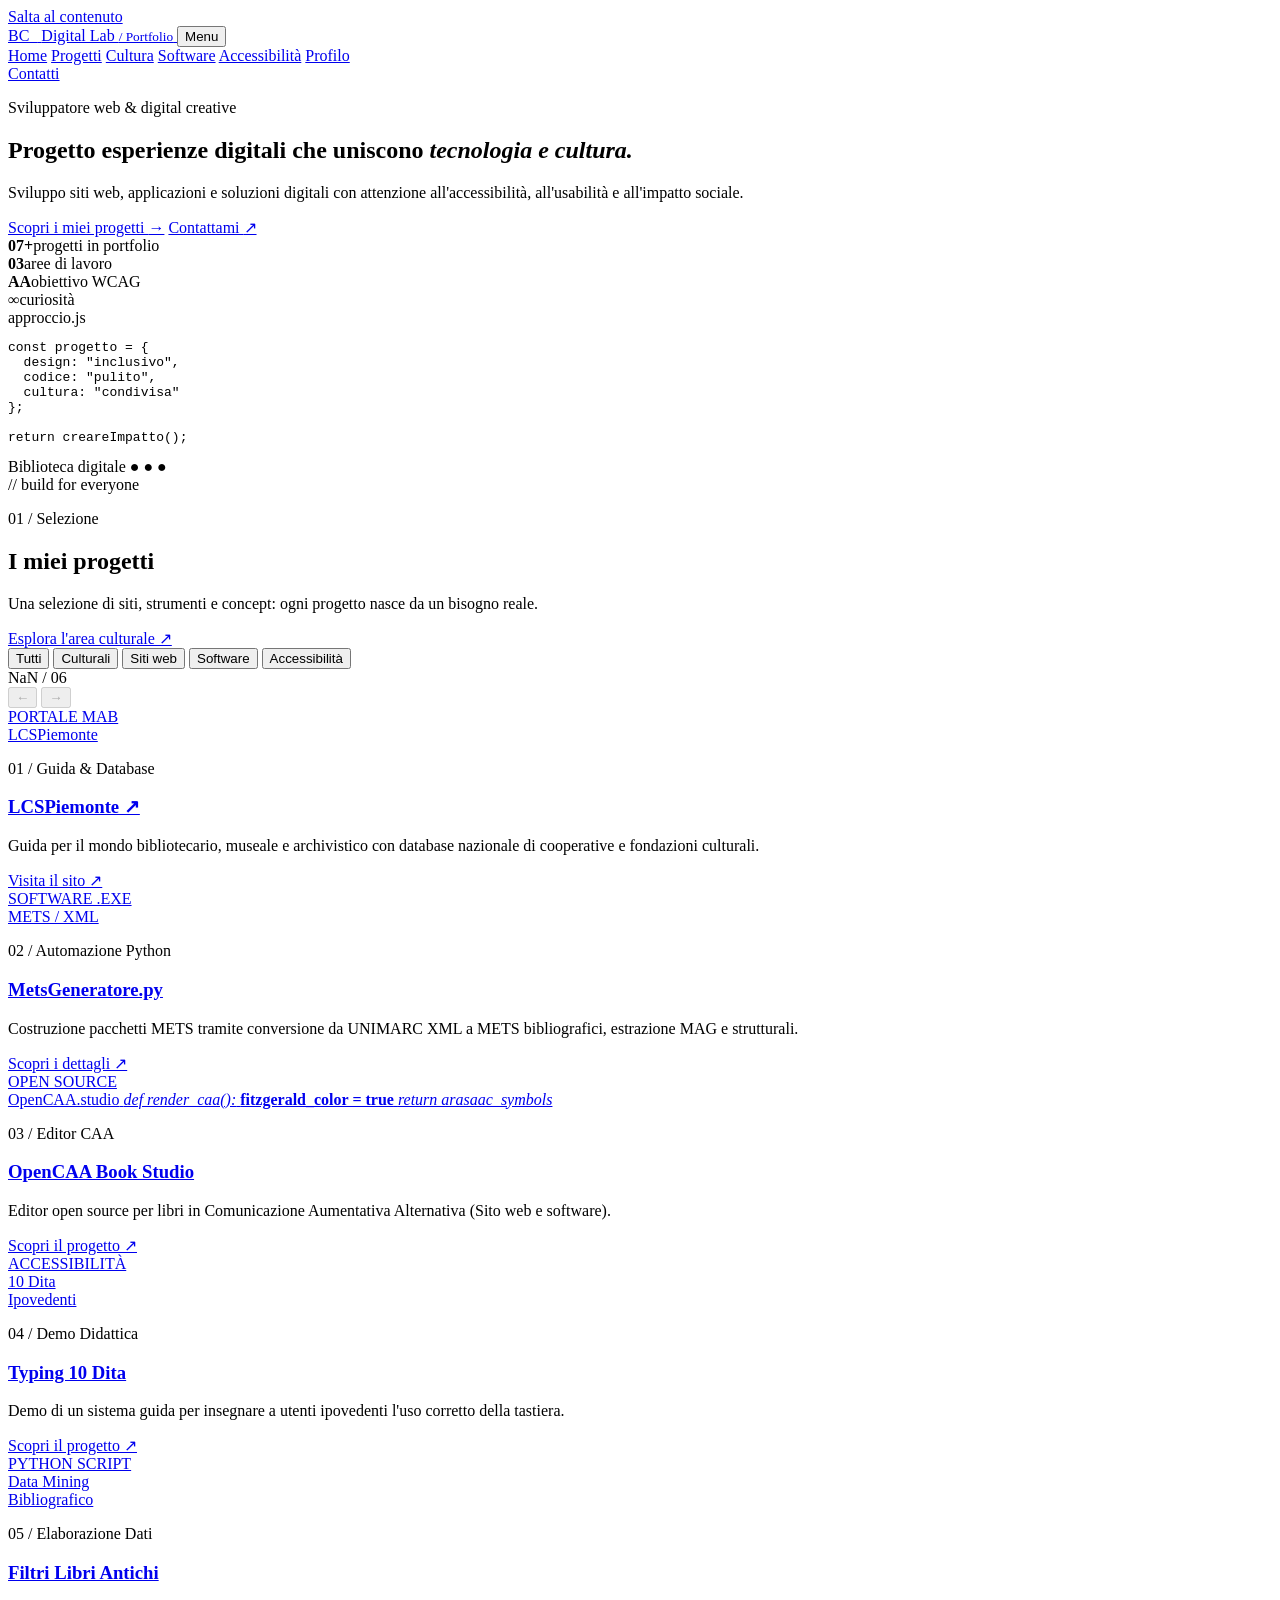
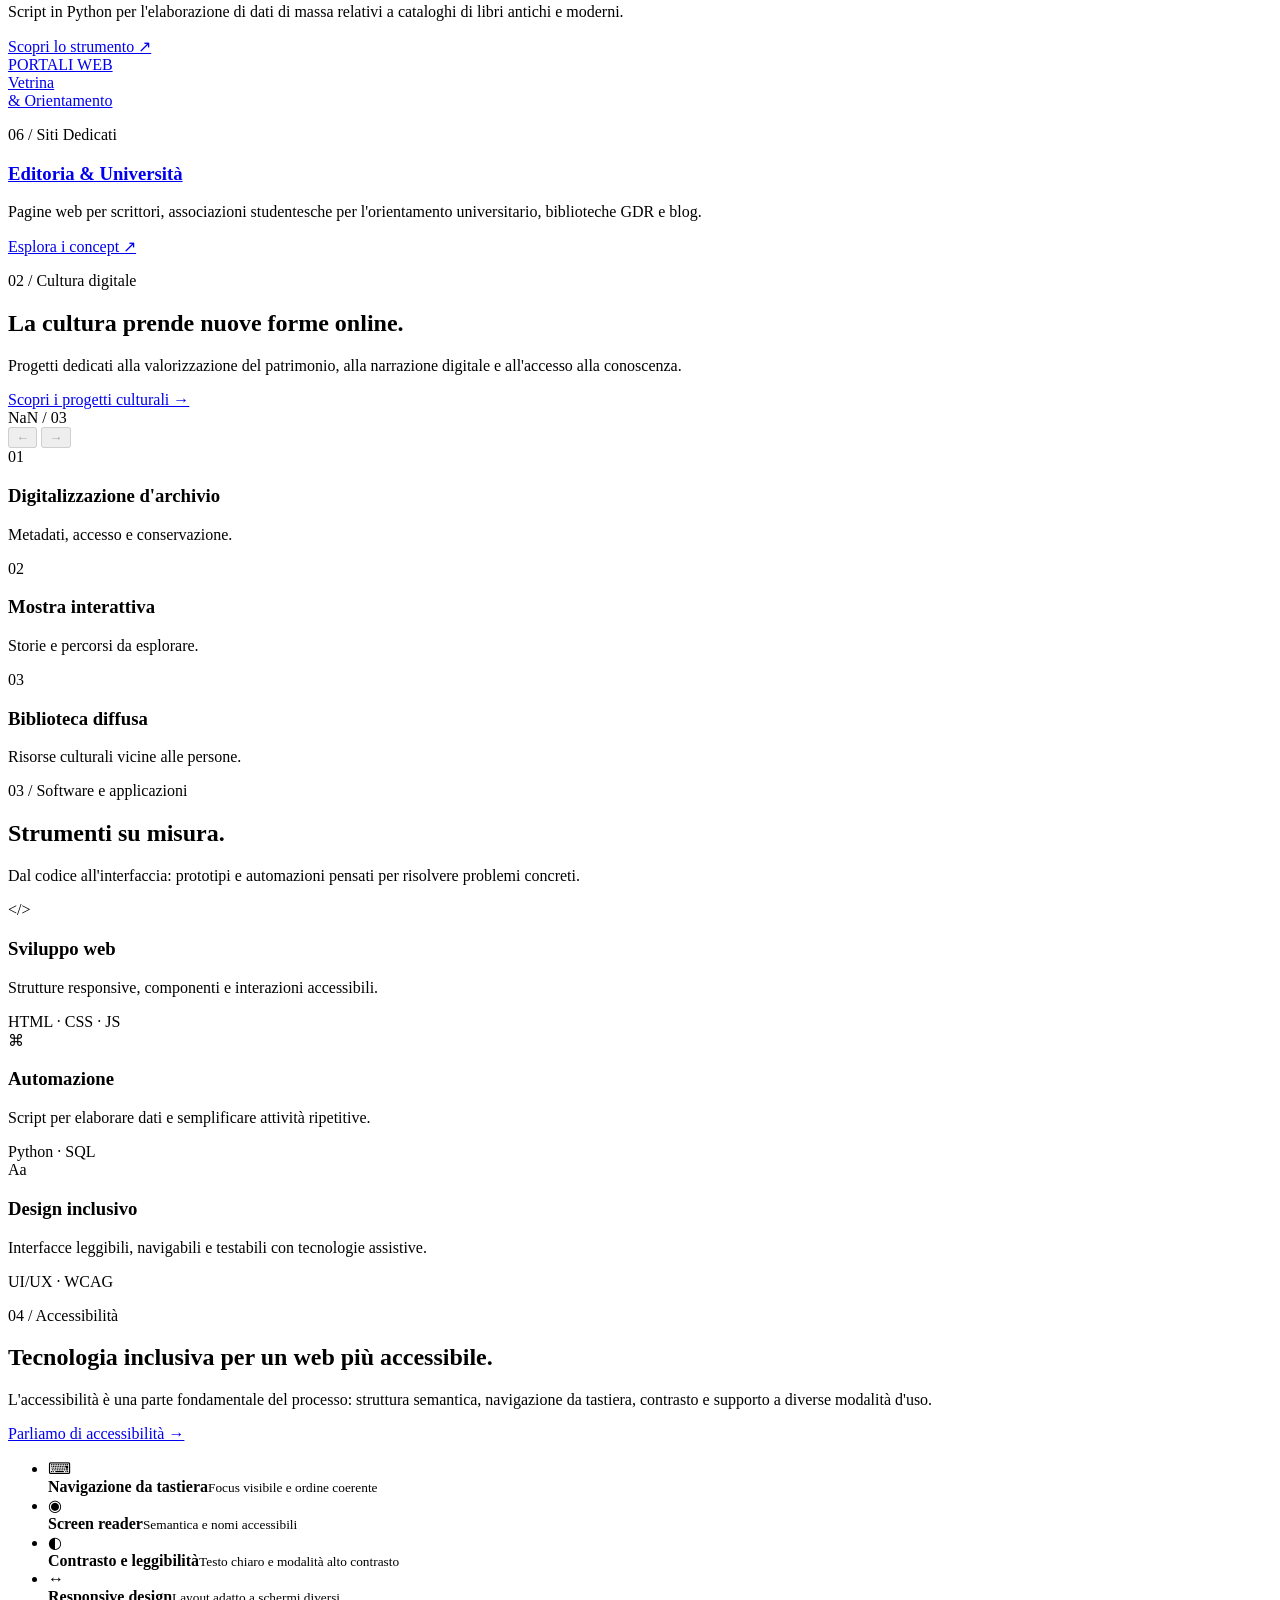
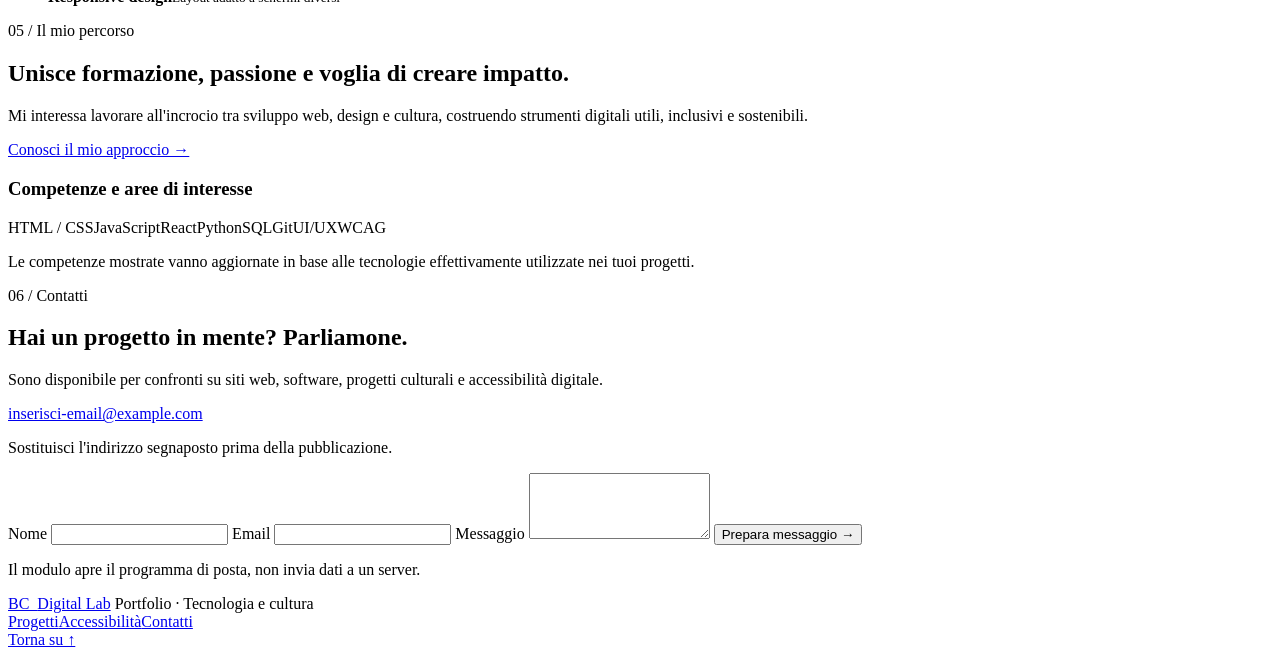
==== index.html @ 47ad26a4 "Update index.html" ====
<!doctype html>
<html lang="it">
<head>
  <meta charset="utf-8">
  <meta name="viewport" content="width=device-width, initial-scale=1">
  <meta name="description" content="Portfolio Digital Lab: sviluppo web, progetti culturali, software e accessibilità digitale.">
  <meta name="theme-color" content="#07111f">
  <title>Digital Lab — Tecnologia e cultura</title>
  <link rel="stylesheet" href="/Portfolio/style.css">
</head>
<body>
  <a class="skip-link" href="#main">Salta al contenuto</a>

  
  <header class="site-header">
    <div class="wrap header-inner">
      <a class="brand" href="index.html" aria-label="Digital Lab, home">
        <span class="brand-mark">BC_</span>
        <span>Digital Lab <small>/ Portfolio</small></span>
      </a>
      <button class="menu-toggle" aria-expanded="false" aria-controls="main-nav">Menu</button>
      <nav id="main-nav" class="nav" aria-label="Navigazione principale">
        <a href="#home" aria-current="page">Home</a>
        <a href="#progetti">Progetti</a>
        <a href="#cultura">Cultura</a>
        <a href="#software">Software</a>
        <a href="#accessibilita">Accessibilità</a>
        <a href="#profilo">Profilo</a>
      </nav>
      <a class="button small outline header-contact" href="#contatti">Contatti</a>
    </div>
  </header>

  <main id="main">
    <section class="hero" id="home">
      <div class="wrap hero-layout">
        <div class="hero-copy">
          <p class="eyebrow">Sviluppatore web &amp; digital creative</p>
          <h1>Progetto esperienze digitali che uniscono <em>tecnologia e cultura.</em></h1>
          <p class="lead">Sviluppo siti web, applicazioni e soluzioni digitali con attenzione all'accessibilità, all'usabilità e all'impatto sociale.</p>
          <div class="actions">
            <a class="button primary" href="#progetti">Scopri i miei progetti <span aria-hidden="true">→</span></a>
            <a class="button outline" href="#contatti">Contattami <span aria-hidden="true">↗</span></a>
          </div>
          <div class="stats" aria-label="In breve">
            <div><strong>07+</strong><span>progetti in portfolio</span></div>
            <div><strong>03</strong><span>aree di lavoro</span></div>
            <div><strong>AA</strong><span>obiettivo WCAG</span></div>
            <div><strong>∞</strong><span>curiosità</span></div>
          </div>
        </div>
        <div class="hero-art" aria-label="Anteprima decorativa di codice e sito web">
          <div class="glow"></div>
          <div class="code-card">
            <div class="window-bar"><i></i><i></i><i></i><span>approccio.js</span></div>
            <pre><span class="pink">const</span> progetto = {
  <span class="blue">design</span>: <span class="green">"inclusivo"</span>,
  <span class="blue">codice</span>: <span class="green">"pulito"</span>,
  <span class="blue">cultura</span>: <span class="green">"condivisa"</span>
};

<span class="pink">return</span> creareImpatto();</pre>
          </div>
          <div class="mini-window">
            <div class="mini-top">Biblioteca digitale <span>● ● ●</span></div>
            <div class="mini-banner"></div>
            <div class="mini-lines"><b></b><i></i><i></i></div>
            <div class="mini-cards"><i></i><i></i><i></i></div>
          </div>
          <span class="art-label">// build for everyone</span>
        </div>
      </div>
    </section>

    <section class="section" id="progetti">
      <div class="wrap">
        <div class="section-head">
          <div>
            <p class="eyebrow">01 / Selezione</p>
            <h2>I miei progetti</h2>
            <p class="muted">Una selezione di siti, strumenti e concept: ogni progetto nasce da un bisogno reale.</p>
          </div>
          <a class="text-link" href="#cultura">Esplora l'area culturale ↗</a>
        </div>

        <div class="filters" role="group" aria-label="Filtra i progetti">
          <button class="filter active" data-filter="tutti" aria-pressed="true">Tutti</button>
          <button class="filter" data-filter="cultura" aria-pressed="false">Culturali</button>
          <button class="filter" data-filter="web" aria-pressed="false">Siti web</button>
          <button class="filter" data-filter="software" aria-pressed="false">Software</button>
          <button class="filter" data-filter="accessibilita" aria-pressed="false">Accessibilità</button>
        </div>

        <div class="carousel-shell" data-carousel>
          <div class="carousel-controls">
            <span class="carousel-count" data-count>01 / 06</span>
            <div>
              <button class="arrow" data-prev aria-label="Progetti precedenti">←</button>
              <button class="arrow" data-next aria-label="Progetti successivi">→</button>
            </div>
          </div>

          <div class="carousel-track" data-track tabindex="0" aria-label="Carosello dei progetti">
            <!-- Progetto 1: LCSPiemonte -->
            <article class="project-card" data-category="cultura web">
              <a class="project-image image-portal" href="https://vlad-pixelsvg.github.io/LCSPiemonte/" target="_blank">
                <span class="image-tag">PORTALE MAB</span>
                <div class="portal-art">
                  <span>LCSPiemonte</span>
                  <i></i><b></b>
                </div>
              </a>
              <div class="project-info">
                <p class="eyebrow">01 / Guida & Database</p>
                <h3><a href="https://vlad-pixelsvg.github.io/LCSPiemonte/" target="_blank">LCSPiemonte ↗</a></h3>
                <p>Guida per il mondo bibliotecario, museale e archivistico con database nazionale di cooperative e fondazioni culturali.</p>
                <a class="text-link" href="https://vlad-pixelsvg.github.io/LCSPiemonte/" target="_blank">Visita il sito ↗</a>
              </div>
            </article>

            <!-- Progetto 2: MetsGeneratore.py -->
            <article class="project-card" data-category="software cultura">
              <a class="project-image image-data" href="#software">
                <span class="image-tag">SOFTWARE .EXE</span>
                <div class="data-art">
                  <i></i><i></i><i></i>
                  <span>METS / XML</span>
                </div>
              </a>
              <div class="project-info">
                <p class="eyebrow">02 / Automazione Python</p>
                <h3><a href="#software">MetsGeneratore.py</a></h3>
                <p>Costruzione pacchetti METS tramite conversione da UNIMARC XML a METS bibliografici, estrazione MAG e strutturali.</p>
                <a class="text-link" href="#software">Scopri i dettagli ↗</a>
              </div>
            </article>

            <!-- Progetto 3: OpenCAA Book Studio -->
            <article class="project-card" data-category="cultura accessibilita software">
              <a class="project-image image-code" href="Caa.html">
                <span class="image-tag">OPEN SOURCE</span>
                <div class="editor-art">
                  <span>OpenCAA.studio</span>
                  <i>def render_caa():</i>
                  <b> fitzgerald_color = true</b>
                  <em> return arasaac_symbols</em>
                </div>
              </a>
              <div class="project-info">
                <p class="eyebrow">03 / Editor CAA</p>
                <h3><a href="#software">OpenCAA Book Studio</a></h3>
                <p>Editor open source per libri in Comunicazione Aumentativa Alternativa (Sito web e software).</p>
                <a class="text-link" href="#software">Scopri il progetto ↗</a>
              </div>
            </article>

            <!-- Progetto 4: Typing Accessibile / 10 Dita -->
            <article class="project-card" data-category="accessibilita software">
              <a class="project-image image-library" href="#accessibilita">
                <span class="image-tag">ACCESSIBILITÀ</span>
                <div class="library-art">
                  <span>10 Dita<br>Ipovedenti</span>
                  <i></i><b></b>
                </div>
              </a>
              <div class="project-info">
                <p class="eyebrow">04 / Demo Didattica</p>
                <h3><a href="#accessibilita">Typing 10 Dita</a></h3>
                <p>Demo di un sistema guida per insegnare a utenti ipovedenti l'uso corretto della tastiera.</p>
                <a class="text-link" href="#accessibilita">Scopri il progetto ↗</a>
              </div>
            </article>

            <!-- Progetto 5: Filtri Python Libri Antichi -->
            <article class="project-card" data-category="software">
              <a class="project-image image-exhibit" href="#software">
                <span class="image-tag">PYTHON SCRIPT</span>
                <div class="exhibit-art">
                  <i></i><b></b>
                  <span>Data Mining<br>Bibliografico</span>
                </div>
              </a>
              <div class="project-info">
                <p class="eyebrow">05 / Elaborazione Dati</p>
                <h3><a href="#software">Filtri Libri Antichi</a></h3>
                <p>Script in Python per l'elaborazione di dati di massa relativi a cataloghi di libri antichi e moderni.</p>
                <a class="text-link" href="#software">Scopri lo strumento ↗</a>
              </div>
            </article>

            <!-- Progetto 6: Vetrina Scrittore & Orientamento -->
            <article class="project-card" data-category="web cultura">
              <a class="project-image image-story" href="#cultura">
                <span class="image-tag">PORTALI WEB</span>
                <div class="story-art">
                  <span>Vetrina<br>& Orientamento</span>
                  <i></i><b></b>
                </div>
              </a>
              <div class="project-info">
                <p class="eyebrow">06 / Siti Dedicati</p>
                <h3><a href="#cultura">Editoria & Università</a></h3>
                <p>Pagine web per scrittori, associazioni studentesche per l'orientamento universitario, biblioteche GDR e blog.</p>
                <a class="text-link" href="#cultura">Esplora i concept ↗</a>
              </div>
            </article>
          </div>
          <p class="sr-only" aria-live="polite" data-carousel-status></p>
        </div>
      </div>
    </section>

    <section class="culture-band" id="cultura">
      <div class="wrap culture-layout">
        <div class="culture-copy">
          <p class="eyebrow">02 / Cultura digitale</p>
          <h2>La cultura prende nuove forme online.</h2>
          <p class="muted">Progetti dedicati alla valorizzazione del patrimonio, alla narrazione digitale e all'accesso alla conoscenza.</p>
          <a class="button primary" href="#progetti">Scopri i progetti culturali →</a>
        </div>
        <div class="culture-carousel" data-carousel>
          <div class="carousel-controls">
            <span class="carousel-count" data-count>01 / 03</span>
            <div>
              <button class="arrow" data-prev aria-label="Progetti culturali precedenti">←</button>
              <button class="arrow" data-next aria-label="Progetti culturali successivi">→</button>
            </div>
          </div>
          <div class="carousel-track compact" data-track tabindex="0" aria-label="Carosello di progetti culturali">
            <article class="culture-card">
              <div class="culture-thumb thumb-archive">
                <span>01</span><i></i>
              </div>
              <h3>Digitalizzazione d'archivio</h3>
              <p>Metadati, accesso e conservazione.</p>
            </article>
            <article class="culture-card">
              <div class="culture-thumb thumb-museum">
                <span>02</span><i></i>
              </div>
              <h3>Mostra interattiva</h3>
              <p>Storie e percorsi da esplorare.</p>
            </article>
            <article class="culture-card">
              <div class="culture-thumb thumb-library">
                <span>03</span><i></i>
              </div>
              <h3>Biblioteca diffusa</h3>
              <p>Risorse culturali vicine alle persone.</p>
            </article>
          </div>
          <p class="sr-only" aria-live="polite" data-carousel-status></p>
        </div>
      </div>
    </section>

    
    <section class="section" id="software">
      <div class="wrap">
        <div class="section-head">
          <div>
            <p class="eyebrow">03 / Software e applicazioni</p>
            <h2>Strumenti su misura.</h2>
            <p class="muted">Dal codice all'interfaccia: prototipi e automazioni pensati per risolvere problemi concreti.</p>
          </div>
        </div>
        <div class="feature-grid">
          <article class="feature-card">
            <span class="feature-icon">&lt;/&gt;</span>
            <h3>Sviluppo web</h3>
            <p>Strutture responsive, componenti e interazioni accessibili.</p>
            <span class="chip">HTML · CSS · JS</span>
          </article>
          <article class="feature-card">
            <span class="feature-icon">⌘</span>
            <h3>Automazione</h3>
            <p>Script per elaborare dati e semplificare attività ripetitive.</p>
            <span class="chip">Python · SQL</span>
          </article>
          <article class="feature-card">
            <span class="feature-icon">Aa</span>
            <h3>Design inclusivo</h3>
            <p>Interfacce leggibili, navigabili e testabili con tecnologie assistive.</p>
            <span class="chip">UI/UX · WCAG</span>
          </article>
        </div>
      </div>
    </section>

    <section class="access-section" id="accessibilita">
      <div class="wrap access-layout">
        <div>
          <p class="eyebrow">04 / Accessibilità</p>
          <h2>Tecnologia inclusiva per un web più accessibile.</h2>
          <p class="muted">L'accessibilità è una parte fondamentale del processo: struttura semantica, navigazione da tastiera, contrasto e supporto a diverse modalità d'uso.</p>
          <a class="button outline" href="#contatti">Parliamo di accessibilità →</a>
        </div>
        <ul class="access-list">
          <li><span>⌨</span><div><strong>Navigazione da tastiera</strong><small>Focus visibile e ordine coerente</small></div></li>
          <li><span>◉</span><div><strong>Screen reader</strong><small>Semantica e nomi accessibili</small></div></li>
          <li><span>◐</span><div><strong>Contrasto e leggibilità</strong><small>Testo chiaro e modalità alto contrasto</small></div></li>
          <li><span>↔</span><div><strong>Responsive design</strong><small>Layout adatto a schermi diversi</small></div></li>
        </ul>
      </div>
    </section>

    <section class="section" id="profilo">
      <div class="wrap profile-layout">
        <div>
          <p class="eyebrow">05 / Il mio percorso</p>
          <h2>Unisce formazione, passione e voglia di creare impatto.</h2>
          <p class="muted">Mi interessa lavorare all'incrocio tra sviluppo web, design e cultura, costruendo strumenti digitali utili, inclusivi e sostenibili.</p>
          <a class="button primary" href="#contatti">Conosci il mio approccio →</a>
        </div>
        <div class="skills-panel">
          <h3>Competenze e aree di interesse</h3>
          <div class="skill-list">
            <span>HTML / CSS</span><span>JavaScript</span><span>React</span><span>Python</span><span>SQL</span><span>Git</span><span>UI/UX</span><span>WCAG</span>
          </div>
          <p class="note">Le competenze mostrate vanno aggiornate in base alle tecnologie effettivamente utilizzate nei tuoi progetti.</p>
        </div>
      </div>
    </section>

    <section class="contact-section" id="contatti">
      <div class="wrap contact-layout">
        <div>
          <p class="eyebrow">06 / Contatti</p>
          <h2>Hai un progetto in mente? Parliamone.</h2>
          <p class="muted">Sono disponibile per confronti su siti web, software, progetti culturali e accessibilità digitale.</p>
          <p><a href="mailto:inserisci-email@example.com">inserisci-email@example.com</a></p>
          <p class="note">Sostituisci l'indirizzo segnaposto prima della pubblicazione.</p>
        </div>
        <form id="contact-form">
          <label for="name">Nome</label>
          <input id="name" name="name" autocomplete="name" required>
          <label for="email">Email</label>
          <input id="email" name="email" type="email" autocomplete="email" required>
          <label for="message">Messaggio</label>
          <textarea id="message" name="message" rows="4" required></textarea>
          <button class="button primary" type="submit">Prepara messaggio →</button>
          <p class="note" id="form-status" role="status">Il modulo apre il programma di posta, non invia dati a un server.</p>
        </form>
      </div>
    </section>
  </main>

  <footer class="footer">
    <div class="wrap footer-inner">
      <a class="brand" href="#home"><span class="brand-mark">BC_</span><span>Digital Lab</span></a>
      <span>Portfolio · Tecnologia e cultura</span>
      <nav aria-label="Navigazione a piè di pagina"><a href="#progetti">Progetti</a><a href="#accessibilita">Accessibilità</a><a href="#contatti">Contatti</a></nav>
      <a href="#home">Torna su ↑</a>
    </div>
  </footer>

  <script>
    (() => {
      const menuButton = document.querySelector(".menu-toggle");
      const nav = document.querySelector("#main-nav");
      if (menuButton && nav) {
        menuButton.addEventListener("click", () => {
          const open = menuButton.getAttribute("aria-expanded") !== "true";
          menuButton.setAttribute("aria-expanded", String(open));
          nav.classList.toggle("open", open);
        });
        nav.querySelectorAll("a").forEach(link => link.addEventListener("click", () => {
          menuButton.setAttribute("aria-expanded", "false");
          nav.classList.remove("open");
        }));
      }

      document.querySelectorAll("[data-carousel]").forEach(carousel => {
        const track = carousel.querySelector("[data-track]");
        const prev = carousel.querySelector("[data-prev]");
        const next = carousel.querySelector("[data-next]");
        const count = carousel.querySelector("[data-count]");
        const status = carousel.querySelector("[data-carousel-status]");
        const cards = () => [...track.querySelectorAll("article:not([hidden])")];

        function update(announce = false) {
          const visible = cards();
          const maxScroll = Math.max(0, track.scrollWidth - track.clientWidth);
          if (prev) prev.disabled = track.scrollLeft <= 2;
          if (next) next.disabled = track.scrollLeft >= maxScroll - 2;
          if (count) {
            const current = visible.length ? Math.min(visible.length, Math.floor((track.scrollLeft + 8) / Math.max(1, visible[0].getBoundingClientRect().width + parseFloat(getComputedStyle(track).gap || 0))) + 1) : 0;
            count.textContent = `${String(current).padStart(2, "0")} / ${String(visible.length).padStart(2, "0")}`;
          }
          if (announce && status) status.textContent = "Carosello aggiornato. Usa le frecce per spostarti tra i progetti.";
        }
        function move(direction) {
          const visible = cards();
          if (!visible.length) return;
          const gap = parseFloat(getComputedStyle(track).gap) || 0;
          const amount = visible[0].getBoundingClientRect().width + gap;
          track.scrollBy({ left: direction * amount, behavior: matchMedia("(prefers-reduced-motion: reduce)").matches ? "auto" : "smooth" });
          window.setTimeout(() => update(true), 220);
        }
        prev?.addEventListener("click", () => move(-1));
        next?.addEventListener("click", () => move(1));
        track.addEventListener("scroll", () => update(false), { passive: true });
        window.addEventListener("resize", () => update(false));
        update();
      });

      const filters = [...document.querySelectorAll("[data-filter]")];
      const cards = [...document.querySelectorAll(".project-card[data-category]")];
      filters.forEach(button => button.addEventListener("click", () => {
        const selected = button.dataset.filter;
        filters.forEach(item => {
          const active = item === button;
          item.classList.toggle("active", active);
          item.setAttribute("aria-pressed", String(active));
        });
        cards.forEach(card => {
          card.hidden = selected !== "tutti" && !card.dataset.category.split(" ").includes(selected);
        });
        const carousel = document.querySelector("#progetti [data-track]");
        if (carousel) carousel.scrollTo({ left: 0, behavior: "auto" });
        const shell = document.querySelector("#progetti [data-carousel]");
        if (shell) {
          const count = shell.querySelector("[data-count]");
          const visible = cards.filter(card => !card.hidden).length;
          if (count) count.textContent = `${visible ? "01" : "00"} / ${String(visible).padStart(2, "0")}`;
        }
      }));

      const form = document.querySelector("#contact-form");
      if (form) form.addEventListener("submit", event => {
        event.preventDefault();
        const data = new FormData(form);
        const to = "inserisci-email@example.com";
        const subject = encodeURIComponent("Contatto portfolio");
        const body = encodeURIComponent(`Nome: ${data.get("name")}\nEmail: ${data.get("email")}\n\n${data.get("message")}`);
        if (to.includes("inserisci-email")) {
          document.querySelector("#form-status").textContent = "Sostituisci inserisci-email@example.com nel file con il tuo indirizzo prima di usare il modulo.";
          return;
        }
        location.href = `mailto:${to}?subject=${subject}&body=${body}`;
      });
    })();
  </script>
</body>
</html>
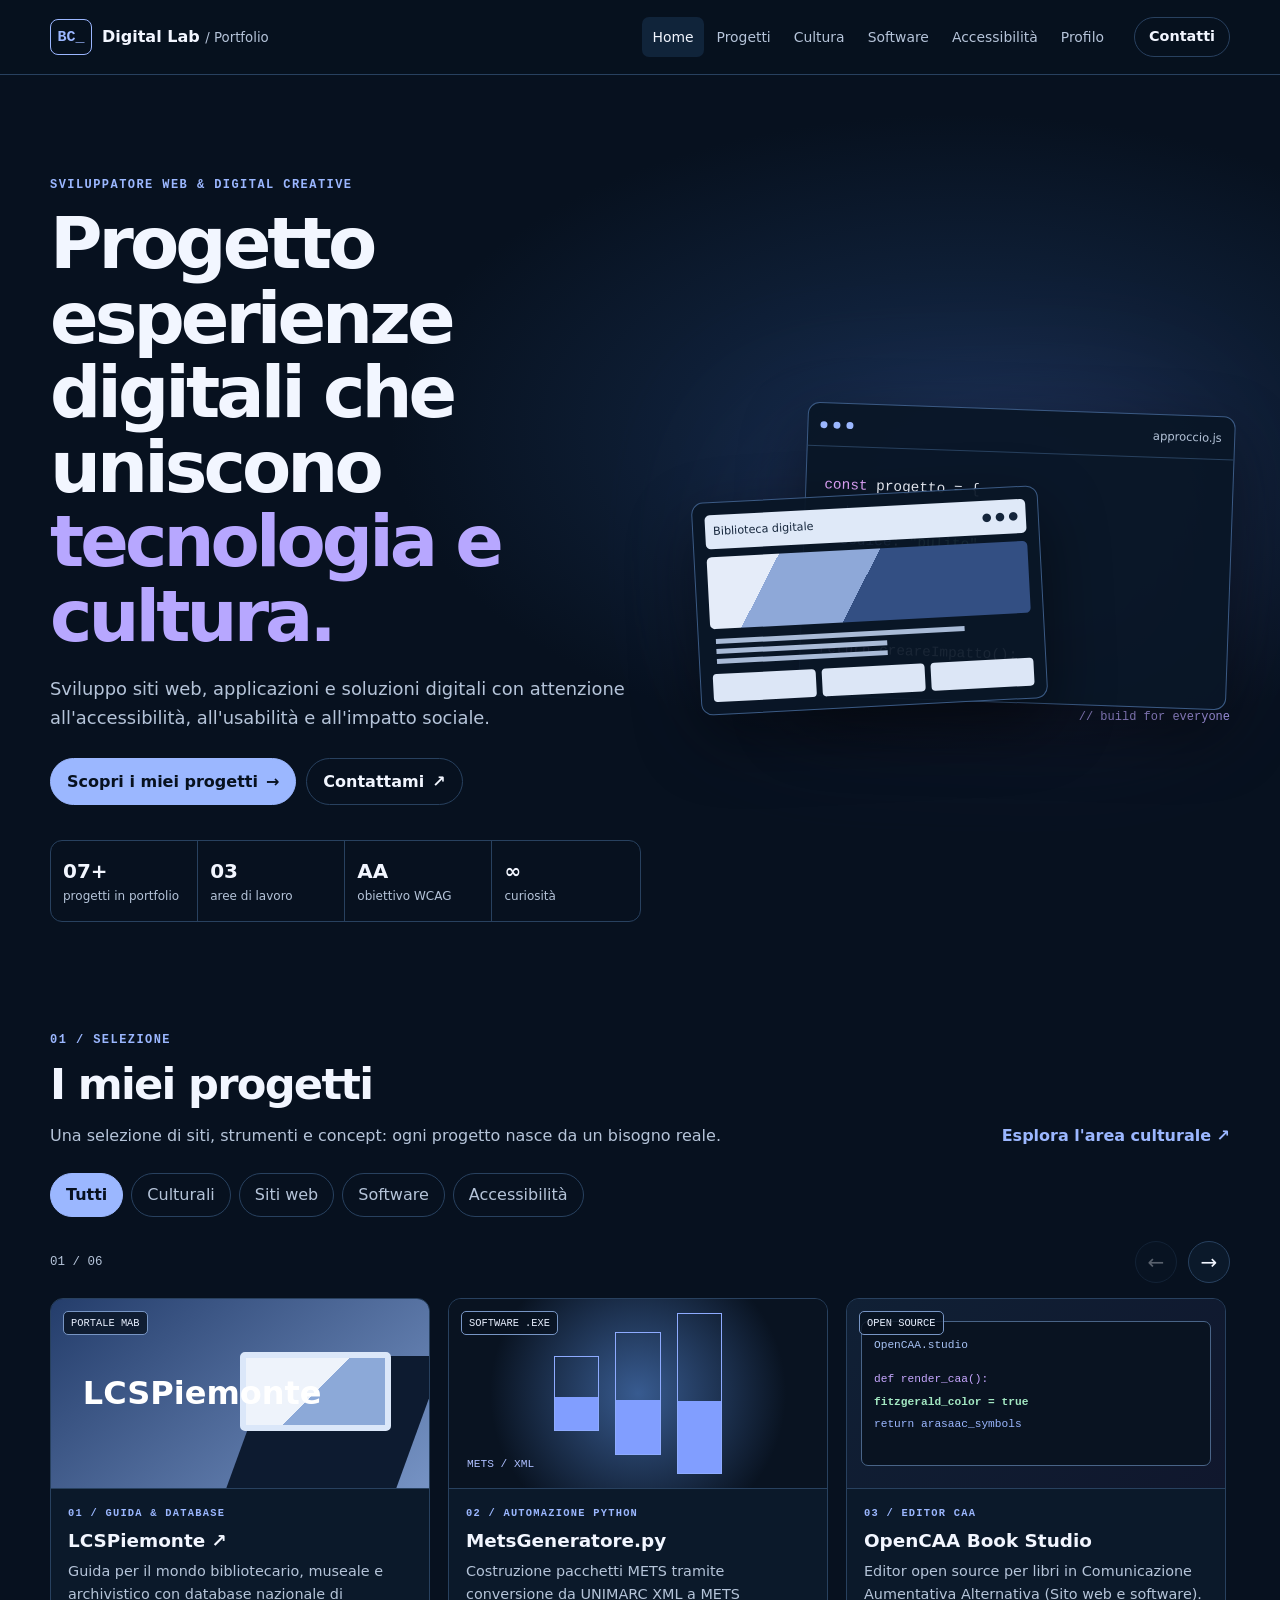
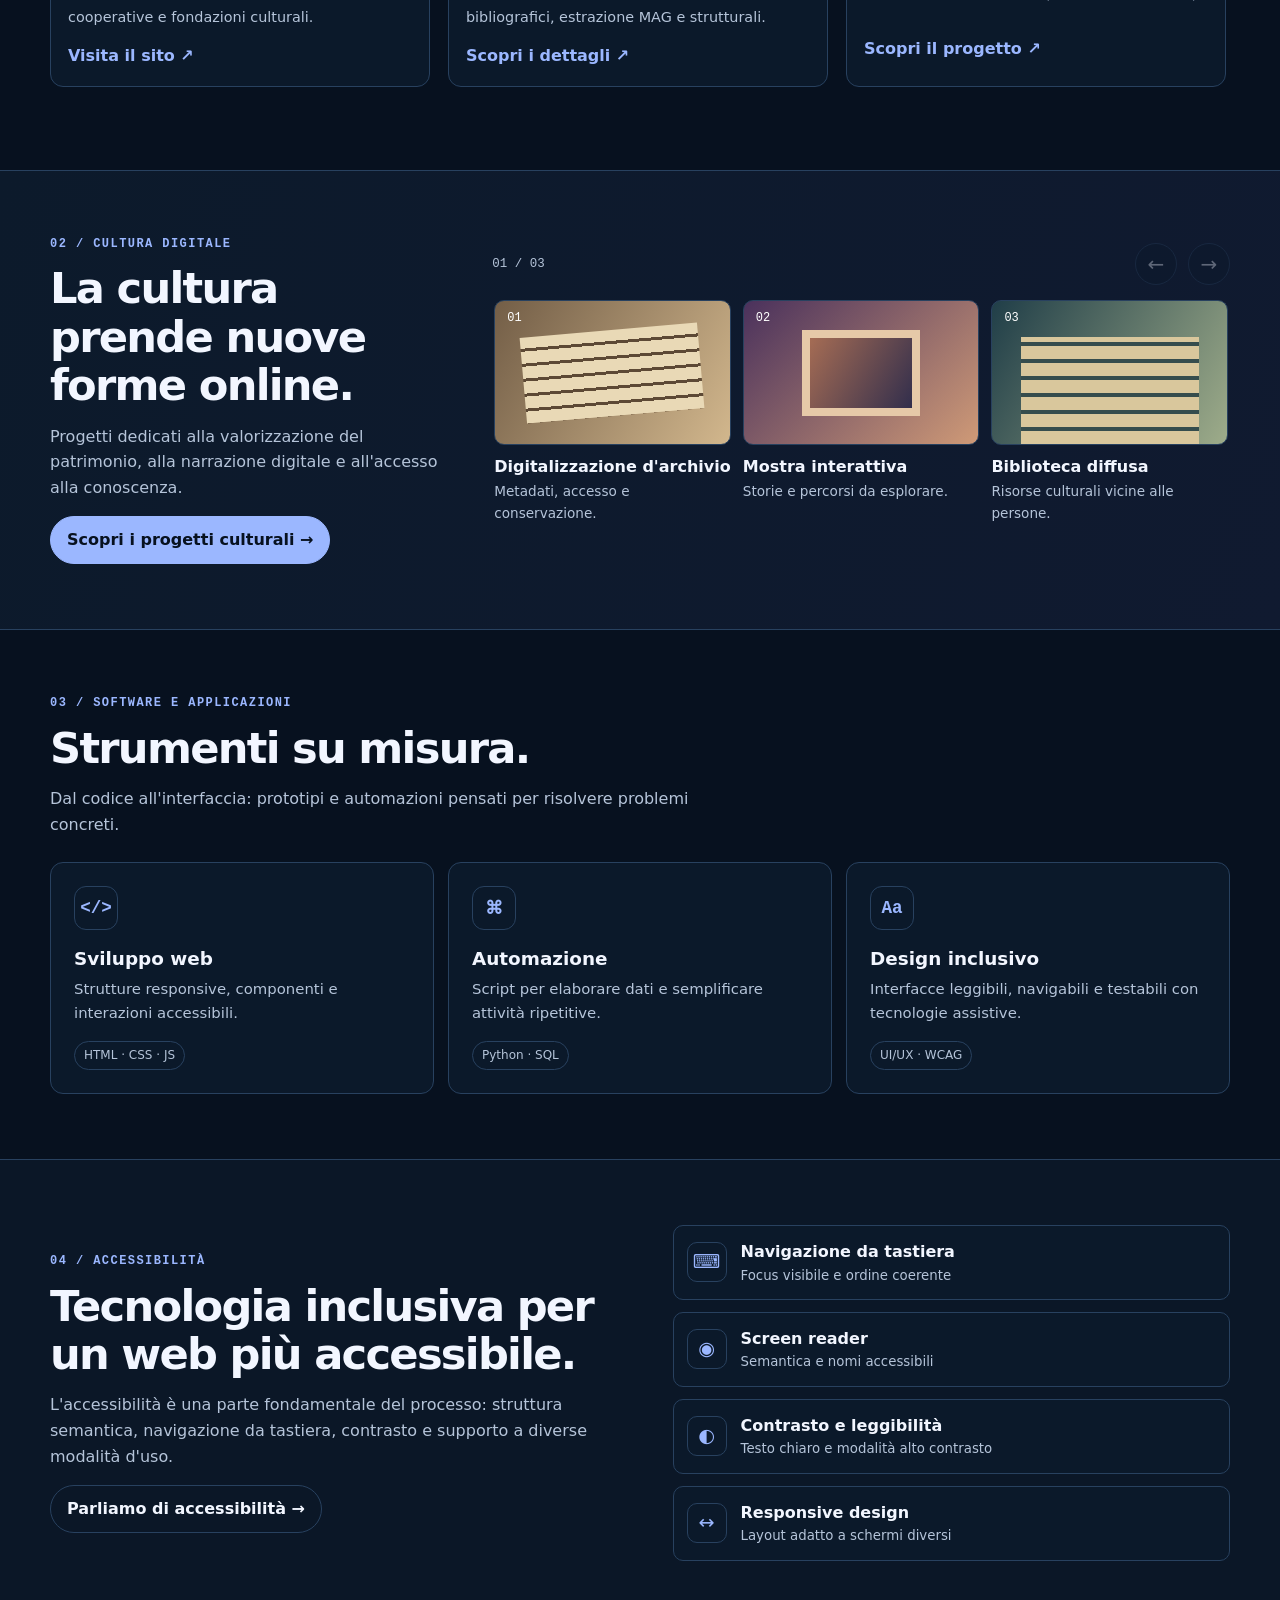
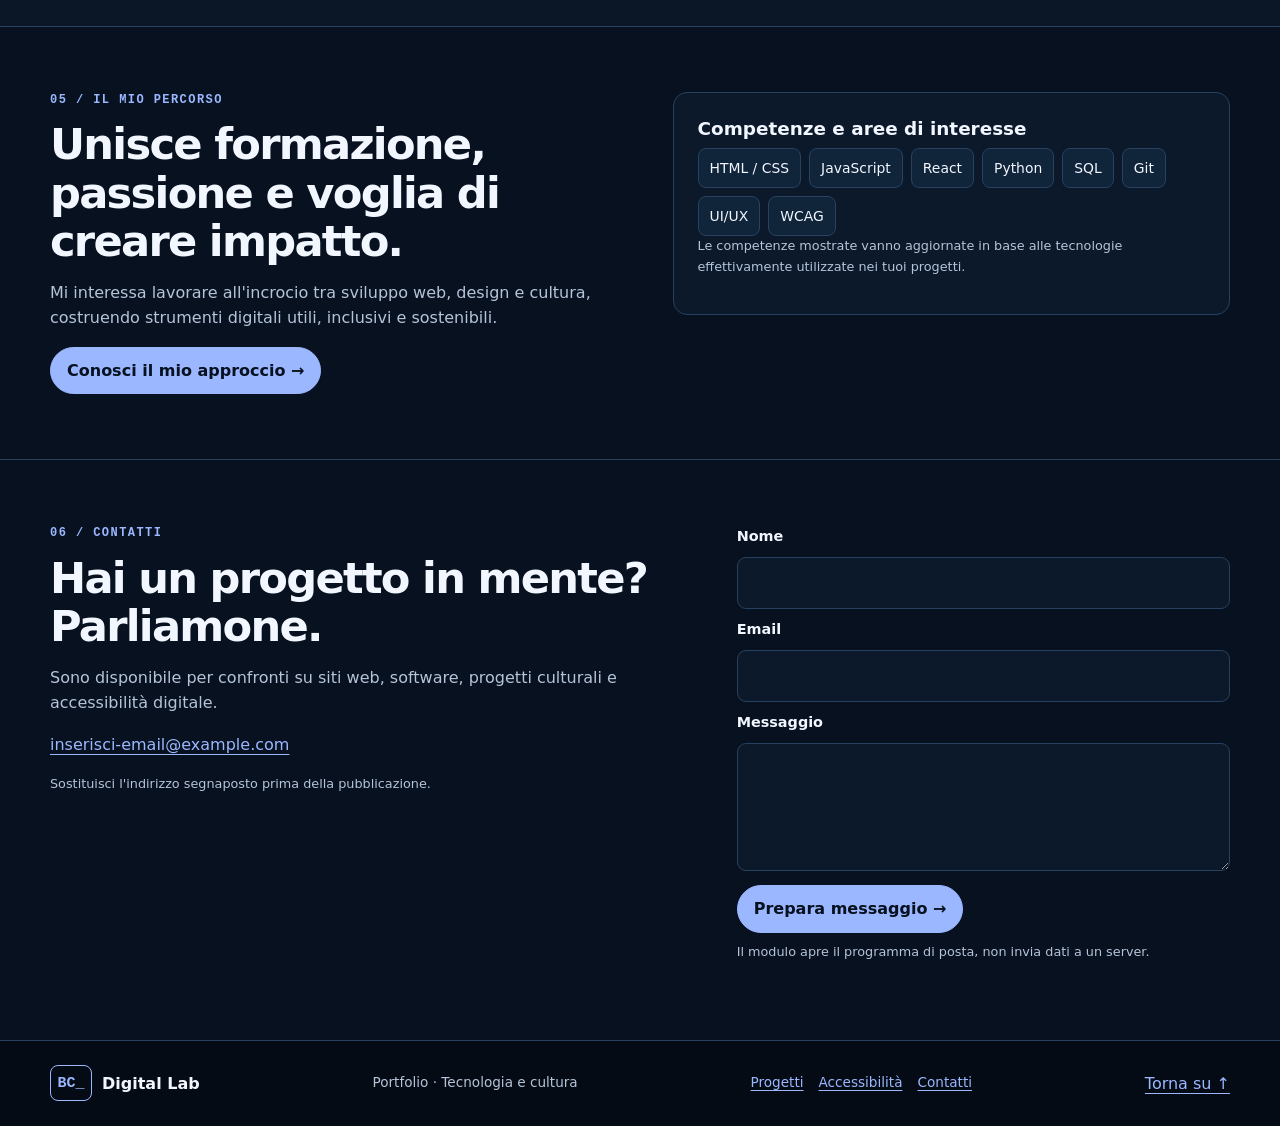
==== commit cb7868bc: "Update index.html" ====
--- a/index.html
+++ b/index.html
@@ -6,7 +6,217 @@
   <meta name="description" content="Portfolio Digital Lab: sviluppo web, progetti culturali, software e accessibilità digitale.">
   <meta name="theme-color" content="#07111f">
   <title>Digital Lab — Tecnologia e cultura</title>
-  <link rel="stylesheet" href="/Portfolio/style.css">
+ <style>
+    :root {
+      color-scheme: dark;
+      --bg: #07111f;
+      --panel: #0b192a;
+      --panel2: #10243a;
+      --line: #28415f;
+      --text: #f2f6ff;
+      --muted: #b5c4d9;
+      --blue: #9bb7ff;
+      --purple: #b7a7ff;
+      --focus: #ffe08a;
+      --max: 1180px;
+    }
+    :root[data-contrast="high"] {
+      --bg: #000; --panel: #000; --panel2: #111; --line: #fff; --text: #fff; --muted: #fff; --blue: #ff0; --purple: #0ff; --focus: #ff0;
+    }
+    * { box-sizing: border-box; }
+    html { scroll-behavior: smooth; scroll-padding-top: 90px; }
+    body { margin: 0; background: var(--bg); color: var(--text); font: 16px/1.6 Inter, system-ui, -apple-system, "Segoe UI", sans-serif; }
+    a { color: var(--blue); text-underline-offset: 0.22em; }
+    a:hover { color: var(--text); }
+    button, input, textarea { font: inherit; }
+    button, a { touch-action: manipulation; }
+    :focus-visible { outline: 3px solid var(--focus); outline-offset: 4px; }
+    @media (prefers-reduced-motion: reduce) {
+      html { scroll-behavior: auto; }
+      *, *::before, *::after { scroll-behavior: auto !important; animation-duration: 0.01ms !important; transition-duration: 0.01ms !important; }
+    }
+    .wrap { width: min(var(--max), calc(100% - 40px)); margin-inline: auto; }
+    .skip-link { position: absolute; top: -80px; left: 12px; background: var(--focus); color: #000; padding: 12px; z-index: 100; border-radius: 8px; }
+    .skip-link:focus { top: 12px; }
+    .site-header { position: sticky; top: 0; z-index: 20; background: #07111ff0; border-bottom: 1px solid var(--line); backdrop-filter: blur(12px); }
+    .header-inner { min-height: 74px; display: flex; align-items: center; gap: 20px; }
+    .brand { display: flex; align-items: center; gap: 10px; color: var(--text); text-decoration: none; font-weight: 800; white-space: nowrap; }
+    .brand small { color: var(--muted); font-weight: 500; }
+    .brand-mark { display: grid; place-items: center; width: 42px; height: 36px; border: 1px solid var(--blue); border-radius: 8px; color: var(--blue); font: 800 15px ui-monospace, monospace; }
+    .nav { display: flex; gap: 3px; margin-left: auto; }
+    .nav a { padding: 9px 10px; color: var(--muted); text-decoration: none; font-size: 0.87rem; border-radius: 7px; }
+    .nav a:hover, .nav a[aria-current="page"] { color: var(--text); background: var(--panel2); }
+    .button { display: inline-flex; align-items: center; justify-content: center; gap: 8px; min-height: 44px; padding: 10px 16px; border: 1px solid var(--line); border-radius: 999px; text-decoration: none; color: var(--text); font-weight: 700; cursor: pointer; background: var(--panel2); }
+    .button.primary { background: var(--blue); color: #07111f; border-color: var(--blue); }
+    .button.outline { background: transparent; }
+    .button.small { min-height: 38px; padding: 7px 14px; font-size: 0.9rem; }
+    .menu-toggle { display: none; }
+    .hero { padding: clamp(55px, 8vw, 105px) 0 45px; background: radial-gradient(ellipse at 75% 40%, #152b4b 0, transparent 42%); }
+    .hero-layout { display: grid; grid-template-columns: 1.05fr 0.95fr; align-items: center; gap: 55px; }
+    .eyebrow { font: 700 0.75rem/1.4 ui-monospace, monospace; text-transform: uppercase; letter-spacing: 0.12em; color: var(--blue); margin: 0 0 12px; }
+    h1, h2, h3, p { margin-top: 0; }
+    h1 { font-size: clamp(2.6rem, 5.6vw, 4.7rem); line-height: 1.04; letter-spacing: -0.055em; margin-bottom: 22px; max-width: 14ch; }
+    h1 em { font-style: normal; color: var(--purple); }
+    h2 { font-size: clamp(1.8rem, 3.4vw, 2.7rem); line-height: 1.12; letter-spacing: -0.04em; margin-bottom: 14px; }
+    h3 { font-size: 1.15rem; line-height: 1.25; margin-bottom: 8px; }
+    .lead { font-size: 1.12rem; color: var(--muted); max-width: 56ch; }
+    .actions { display: flex; gap: 10px; flex-wrap: wrap; margin: 25px 0; }
+    .stats { display: grid; grid-template-columns: repeat(4, 1fr); border: 1px solid var(--line); border-radius: 12px; margin-top: 35px; }
+    .stats div { padding: 14px 12px; border-right: 1px solid var(--line); }
+    .stats div:last-child { border: 0; }
+    .stats strong, .stats span { display: block; }
+    .stats strong { font-size: 1.25rem; }
+    .stats span { font-size: 0.75rem; color: var(--muted); }
+    .hero-art { min-height: 350px; position: relative; display: grid; place-items: center; }
+    .glow { position: absolute; width: 85%; height: 80%; background: linear-gradient(130deg, #253e72, #775bb4); filter: blur(80px); opacity: 0.23; }
+    .code-card, .mini-window { position: absolute; border: 1px solid #3b5a84; background: #091626ed; border-radius: 12px; box-shadow: 0 25px 65px #0007; }
+    .code-card { width: 80%; right: 0; top: 35px; transform: rotate(2deg); z-index: 2; }
+    .window-bar { display: flex; align-items: center; gap: 6px; border-bottom: 1px solid var(--line); padding: 12px; color: var(--muted); font-size: 0.72rem; }
+    .window-bar i { width: 7px; height: 7px; border-radius: 50%; background: #9bb7ff; }
+    .window-bar span { margin-left: auto; }
+    .code-card pre { padding: 10px 18px 18px; font: clamp(0.7rem, 1.2vw, 0.9rem)/1.9 ui-monospace, monospace; white-space: pre-wrap; }
+    .pink { color: #e5a7ff; } .blue { color: #9bb7ff; } .green { color: #9ee6c2; }
+    .mini-window { width: 65%; left: 0; bottom: 18px; z-index: 3; transform: rotate(-3deg); padding: 12px; }
+    .mini-top { font-size: 0.7rem; color: #14253b; background: #dfe9f8; border-radius: 5px; padding: 8px; }
+    .mini-top span { float: right; }
+    .mini-banner { height: 72px; background: linear-gradient(120deg, #e5ecf9 20%, #8ea8d8 20% 48%, #334f83 48%); margin-top: 8px; border-radius: 5px; }
+    .mini-lines { padding: 5px; }
+    .mini-lines b, .mini-lines i { display: block; height: 5px; background: #a9bbd7; margin: 5px 0; width: 80%; }
+    .mini-lines i { width: 55%; }
+    .mini-cards { display: flex; gap: 6px; }
+    .mini-cards i { height: 28px; flex: 1; background: #dce6f6; border-radius: 4px; }
+    .art-label { position: absolute; right: 0; bottom: 0; color: var(--purple); font: 0.75rem ui-monospace, monospace; }
+    .section { padding: 65px 0; }
+    .section-head { display: flex; align-items: end; justify-content: space-between; gap: 25px; margin-bottom: 25px; }
+    .section-head > div { max-width: 700px; }
+    .muted { color: var(--muted); }
+    .section-head .muted { margin-bottom: 0; }
+    .text-link { font-weight: 700; text-decoration: none; }
+    .filters { display: flex; gap: 8px; flex-wrap: wrap; margin: 24px 0; }
+    .filter { border: 1px solid var(--line); border-radius: 999px; background: transparent; color: var(--muted); padding: 8px 15px; min-height: 40px; cursor: pointer; }
+    .filter.active, .filter[aria-pressed="true"] { background: var(--blue); color: #07111f; border-color: var(--blue); font-weight: 750; }
+    .carousel-shell, .culture-carousel { min-width: 0; }
+    .carousel-controls { display: flex; justify-content: space-between; align-items: center; margin-bottom: 13px; }
+    .carousel-count { font: 0.78rem ui-monospace, monospace; color: var(--muted); }
+    .arrow { width: 42px; height: 42px; border: 1px solid var(--line); border-radius: 50%; background: var(--panel); color: var(--text); font-size: 1.25rem; cursor: pointer; margin-left: 6px; }
+    .arrow:disabled { opacity: 0.35; cursor: not-allowed; }
+    .carousel-track { display: grid; grid-auto-columns: calc((100% - 36px)/3); grid-auto-flow: column; gap: 18px; overflow-x: auto; scroll-snap-type: x mandatory; scrollbar-color: var(--line) transparent; scrollbar-width: thin; padding: 2px 2px 18px; overscroll-behavior-inline: contain; }
+    .project-card { min-width: 0; scroll-snap-align: start; border: 1px solid var(--line); border-radius: 13px; overflow: hidden; background: var(--panel); }
+    .project-image { height: 190px; display: block; position: relative; overflow: hidden; background: #12243b; border-bottom: 1px solid var(--line); text-decoration: none; }
+    .image-tag { position: absolute; top: 12px; left: 12px; z-index: 2; font: 0.65rem ui-monospace, monospace; color: #e9f0ff; border: 1px solid #7795c4; background: #07111fc9; padding: 5px 7px; border-radius: 5px; }
+    .library-art, .portal-art, .editor-art, .exhibit-art, .data-art, .story-art { position: absolute; inset: 0; display: flex; align-items: center; justify-content: center; overflow: hidden; }
+    .library-art { background: linear-gradient(135deg, #213f4c, #0b1928); }
+    .library-art span { z-index: 2; font: 700 1.5rem/1.1 Georgia, serif; color: #f1eadb; transform: rotate(-5deg); text-shadow: 0 2px 12px #000; }
+    .library-art i { position: absolute; width: 60%; height: 65%; right: -5%; bottom: -15%; background: repeating-linear-gradient(0deg, #c6b38e 0 8px, #3c4d4d 8px 12px); transform: rotate(-15deg); box-shadow: 0 0 0 12px #1b2d35; }
+    .library-art b { position: absolute; width: 70px; height: 125px; right: 17%; top: 35px; border: 4px solid #101b29; border-radius: 15px; background: linear-gradient(#dbe8f8 0 20%, #829fcb 20% 27%, #f0f3f9 27%); }
+    .image-portal { background: linear-gradient(140deg, #243d6b, #7693c4); }
+    .portal-art span { font-size: 2rem; font-weight: 850; line-height: 1; color: #fff; margin-right: 20%; z-index: 2; }
+    .portal-art i { position: absolute; right: 5%; bottom: -30%; width: 45%; height: 100%; background: #0d1b30; transform: skew(-20deg); }
+    .portal-art b { position: absolute; right: 10%; top: 28%; width: 40%; height: 42%; border: 6px solid #dbe7f9; border-radius: 5px; background: linear-gradient(135deg, #eef3fb 0 50%, #8ca9d8 50%); }
+    .image-code { background: linear-gradient(135deg, #102035, #10172d); }
+    .editor-art { inset: 22px 14px; border: 1px solid #496487; border-radius: 7px; background: #091321; display: block; padding: 12px; font: 0.7rem/2 ui-monospace, monospace; color: #a7c2f4; }
+    .editor-art span, .editor-art i, .editor-art b, .editor-art em { display: block; font-style: normal; }
+    .editor-art i { color: #c7a7ff; margin-top: 12px; }
+    .editor-art b { color: #a3e7c2; }
+    .editor-art em { color: #9bb7ff; }
+    .image-exhibit { background: linear-gradient(120deg, #4a302c, #b57954); }
+    .exhibit-art i { position: absolute; width: 35%; height: 80%; left: 8%; bottom: -10%; background: linear-gradient(130deg, #d3a778, #3e2a2b); transform: rotate(8deg); }
+    .exhibit-art b { position: absolute; width: 35%; height: 65%; right: 10%; top: 18%; background: linear-gradient(135deg, #f0d9b3, #6d4137); border: 7px solid #251c22; }
+    .exhibit-art span { z-index: 2; font: 700 1.5rem Georgia, serif; color: white; text-shadow: 0 2px 9px #000; }
+    .image-data { background: radial-gradient(circle at 50% 50%, #385b90, #091321 70%); }
+    .data-art i { height: 40%; width: 12%; border: 1px solid #8eabff; background: linear-gradient(0deg, #819eff 0 45%, transparent 45%); margin: 0 8px; align-self: center; }
+    .data-art i:nth-child(2) { height: 65%; }
+    .data-art i:nth-child(3) { height: 85%; }
+    .data-art span { position: absolute; bottom: 18px; left: 18px; color: #aebfff; font: 0.7rem ui-monospace, monospace; }
+    .image-story { background: linear-gradient(130deg, #342650, #8e668d); }
+    .story-art span { font: 700 1.8rem/1.05 Georgia, serif; color: #fff; z-index: 2; margin-right: 25%; }
+    .story-art i { position: absolute; width: 40%; height: 80%; right: 5%; background: linear-gradient(135deg, #d8b6a4, #4c365a); transform: rotate(8deg); }
+    .story-art b { position: absolute; width: 35%; height: 55%; right: 10%; background: linear-gradient(145deg, #e3d4c6, #6e4c75); border: 6px solid #30213d; }
+    .project-info { padding: 17px; }
+    .project-info h3 a { color: var(--text); text-decoration: none; }
+    .project-info h3 a:hover { color: var(--blue); }
+    .project-info p:not(.eyebrow) { font-size: 0.9rem; color: var(--muted); min-height: 4.3em; }
+    .project-info .eyebrow { font-size: 0.65rem; margin-bottom: 8px; }
+    .culture-band { padding: 65px 0; background: linear-gradient(110deg, #0c1a2b, #101a30); border-block: 1px solid var(--line); }
+    .culture-layout { display: grid; grid-template-columns: 0.7fr 1.3fr; gap: 45px; align-items: center; }
+    .culture-copy h2 { max-width: 12ch; }
+    .culture-copy p:not(.eyebrow) { color: var(--muted); }
+    .carousel-track.compact { grid-auto-columns: calc((100% - 24px)/3); gap: 12px; }
+    .culture-card { scroll-snap-align: start; min-width: 0; }
+    .culture-card h3 { font-size: 1rem; margin: 12px 0 4px; }
+    .culture-card p { font-size: 0.85rem; color: var(--muted); }
+    .culture-thumb { height: 145px; border: 1px solid var(--line); border-radius: 10px; position: relative; overflow: hidden; background: #1b2e43; }
+    .culture-thumb span { position: absolute; top: 10px; left: 12px; color: #fff; font: 0.75rem ui-monospace, monospace; z-index: 2; }
+    .thumb-archive { background: linear-gradient(120deg, #735e47, #d2b78d); }
+    .thumb-archive i { position: absolute; inset: 20% 12%; background: repeating-linear-gradient(0deg, #e9d9b6 0 12px, #5d4935 12px 15px); transform: rotate(-5deg); }
+    .thumb-museum { background: linear-gradient(135deg, #4a315c, #cf9a77); }
+    .thumb-museum i { position: absolute; inset: 20% 25%; border: 8px solid #e6c9a8; background: linear-gradient(120deg, #a56c54, #322e4c); }
+    .thumb-library { background: linear-gradient(120deg, #203e48, #9eac8a); }
+    .thumb-library i { position: absolute; bottom: 0; left: 12%; right: 12%; height: 75%; background: repeating-linear-gradient(0deg, #d9c79c 0 13px, #364d4d 13px 17px); }
+    .feature-grid { display: grid; grid-template-columns: repeat(3, 1fr); gap: 14px; }
+    .feature-card { border: 1px solid var(--line); border-radius: 13px; background: var(--panel); padding: 23px; }
+    .feature-icon { display: grid; place-items: center; width: 44px; height: 44px; border: 1px solid var(--line); border-radius: 12px; color: var(--blue); font: 700 1.1rem ui-monospace, monospace; margin-bottom: 17px; }
+    .feature-card p { color: var(--muted); font-size: 0.93rem; }
+    .chip { display: inline-block; border: 1px solid var(--line); border-radius: 999px; padding: 4px 9px; color: var(--muted); font-size: 0.75rem; }
+    .access-section { padding: 65px 0; background: #0b1727; border-block: 1px solid var(--line); }
+    .access-layout, .profile-layout { display: grid; grid-template-columns: 1fr 1fr; gap: 65px; align-items: center; }
+    .access-list { list-style: none; padding: 0; margin: 0; display: grid; gap: 12px; }
+    .access-list li { display: flex; gap: 14px; align-items: center; padding: 13px; border: 1px solid var(--line); border-radius: 10px; background: var(--panel); }
+    .access-list li > span { display: grid; place-items: center; flex: 0 0 40px; height: 40px; border: 1px solid var(--line); border-radius: 10px; color: var(--blue); font-size: 1.2rem; }
+    .access-list small { display: block; color: var(--muted); }
+    .profile-layout { align-items: start; }
+    .skills-panel { padding: 24px; border: 1px solid var(--line); border-radius: 14px; background: var(--panel); }
+    .skill-list { display: flex; flex-wrap: wrap; gap: 8px; }
+    .skill-list span { border: 1px solid var(--line); border-radius: 8px; padding: 8px 11px; background: var(--panel2); font-size: 0.87rem; }
+    .note { font-size: 0.8rem; color: var(--muted); }
+    .contact-section { padding: 65px 0; border-top: 1px solid var(--line); }
+    .contact-layout { display: grid; grid-template-columns: 1fr 0.8fr; gap: 70px; }
+    .contact-layout form { display: grid; gap: 9px; }
+    .contact-layout label { font-weight: 700; font-size: 0.9rem; }
+    .contact-layout input, .contact-layout textarea { width: 100%; padding: 12px; border: 1px solid var(--line); border-radius: 9px; background: var(--panel); color: var(--text); }
+    .contact-layout textarea { resize: vertical; }
+    .contact-layout form .button { justify-self: start; margin-top: 5px; }
+    .footer { border-top: 1px solid var(--line); background: #050b14; }
+    .footer-inner { min-height: 85px; display: flex; align-items: center; justify-content: space-between; gap: 18px; flex-wrap: wrap; }
+    .footer-inner > span { color: var(--muted); font-size: 0.85rem; }
+    .footer nav { display: flex; gap: 15px; }
+    .footer nav a { font-size: 0.85rem; }
+    .sr-only { position: absolute; width: 1px; height: 1px; padding: 0; margin: -1px; overflow: hidden; clip: rect(0, 0, 0, 0); white-space: nowrap; border: 0; }
+    @media (max-width: 900px) {
+      .header-inner { flex-wrap: wrap; padding: 12px 0; }
+      .menu-toggle { display: inline-flex; margin-left: auto; background: transparent; color: var(--text); border: 1px solid var(--line); border-radius: 8px; padding: 8px 12px; }
+      .header-contact { display: none; }
+      .nav { display: none; order: 5; width: 100%; margin: 0; flex-wrap: wrap; }
+      .nav.open { display: flex; }
+      .hero-layout { grid-template-columns: 1fr; gap: 20px; }
+      .hero-art { min-height: 320px; }
+      .culture-layout { grid-template-columns: 1fr; gap: 25px; }
+      .access-layout, .profile-layout { grid-template-columns: 1fr; gap: 30px; }
+      .carousel-track { grid-auto-columns: calc((100% - 18px)/2); }
+      .carousel-track.compact { grid-auto-columns: calc((100% - 12px)/2); }
+    }
+    @media (max-width: 580px) {
+      .wrap { width: calc(100% - 28px); }
+      .brand small { display: none; }
+      .hero { padding-top: 45px; }
+      .hero-art { min-height: 270px; }
+      .code-card { width: 88%; top: 10px; }
+      .mini-window { width: 65%; bottom: 0; }
+      .stats { grid-template-columns: repeat(2, 1fr); }
+      .stats div:nth-child(2) { border-right: 0; }
+      .stats div:nth-child(-n+2) { border-bottom: 1px solid var(--line); }
+      .section, .culture-band, .access-section, .contact-section { padding: 45px 0; }
+      .section-head { display: block; }
+      .section-head > .text-link { display: inline-block; margin-top: 15px; }
+      .carousel-track { grid-auto-columns: 84%; }
+      .carousel-track.compact { grid-auto-columns: 78%; }
+      .project-image { height: 200px; }
+      .feature-grid { grid-template-columns: 1fr; }
+      .contact-layout { grid-template-columns: 1fr; gap: 30px; }
+      .footer-inner { padding: 18px 0; }
+      .footer nav { order: 3; width: 100%; }
+    }
+  </style>
 </head>
 <body>
   <a class="skip-link" href="#main">Salta al contenuto</a>
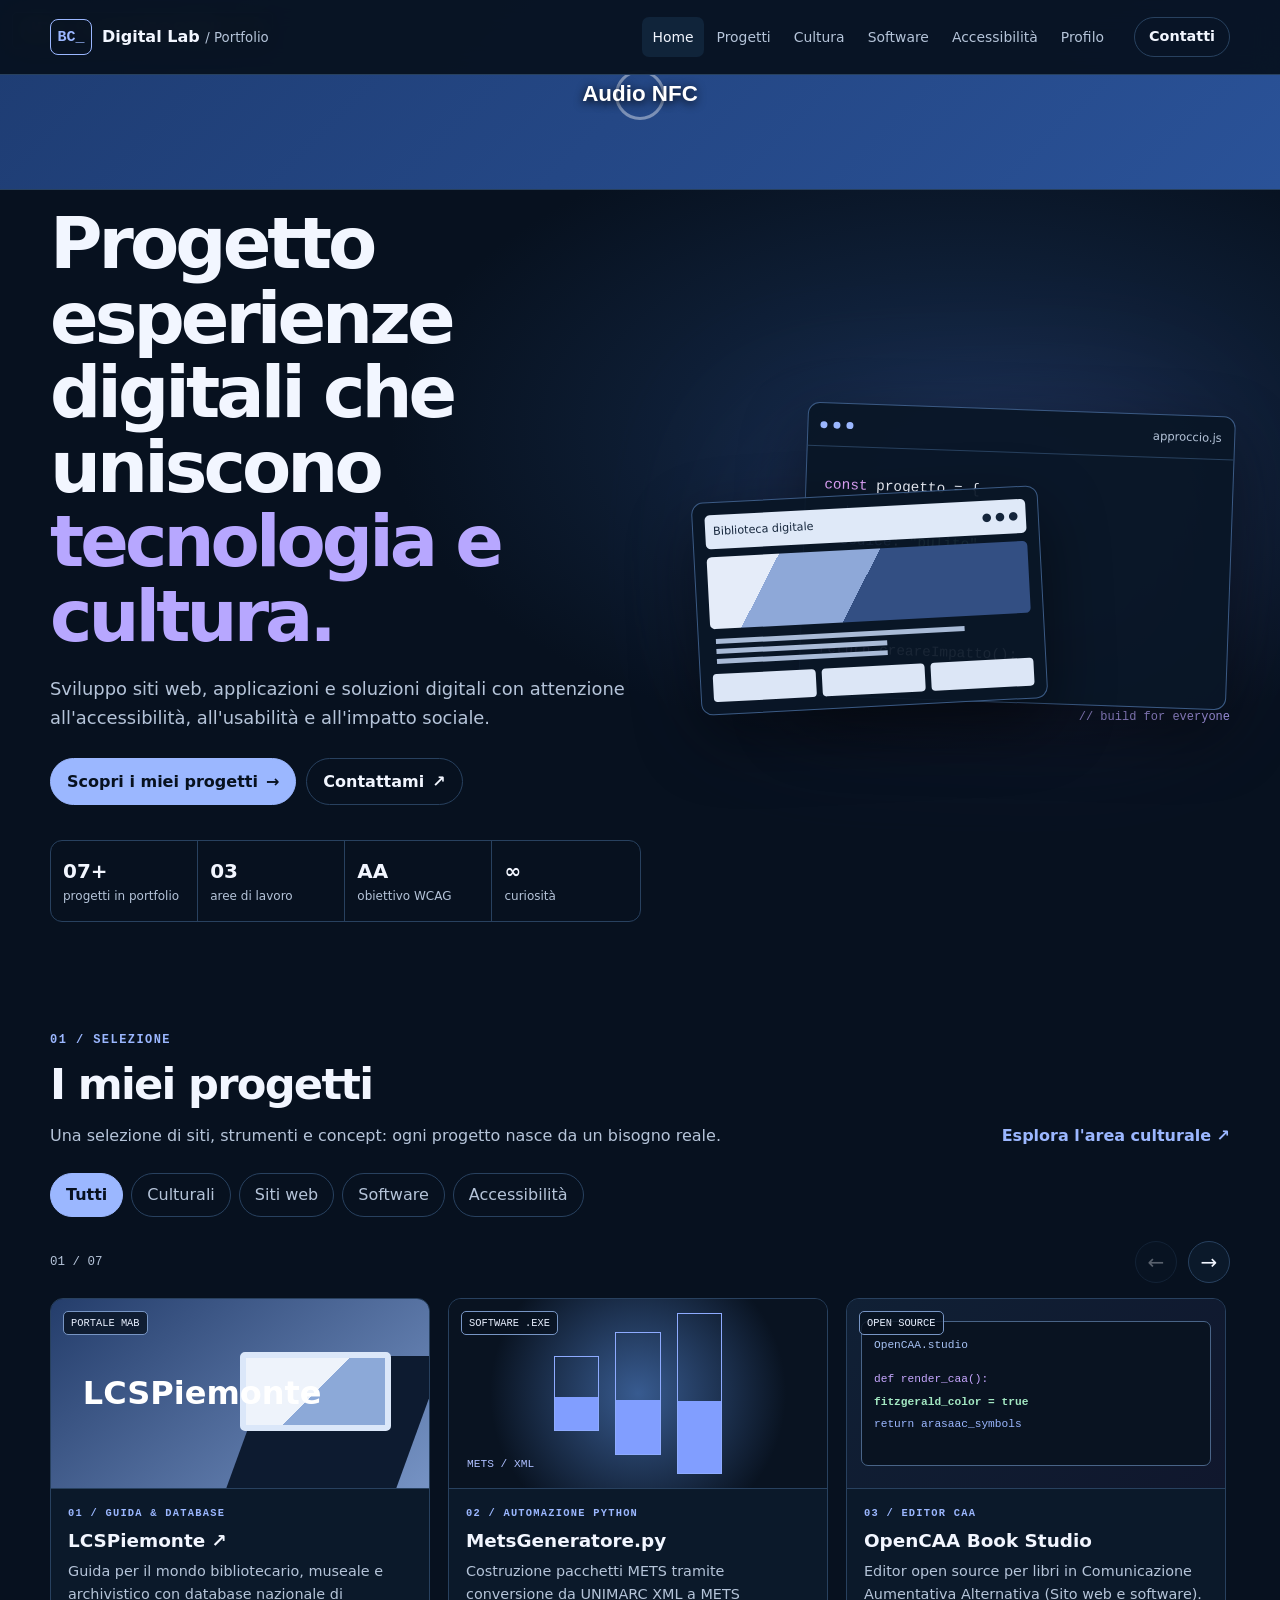
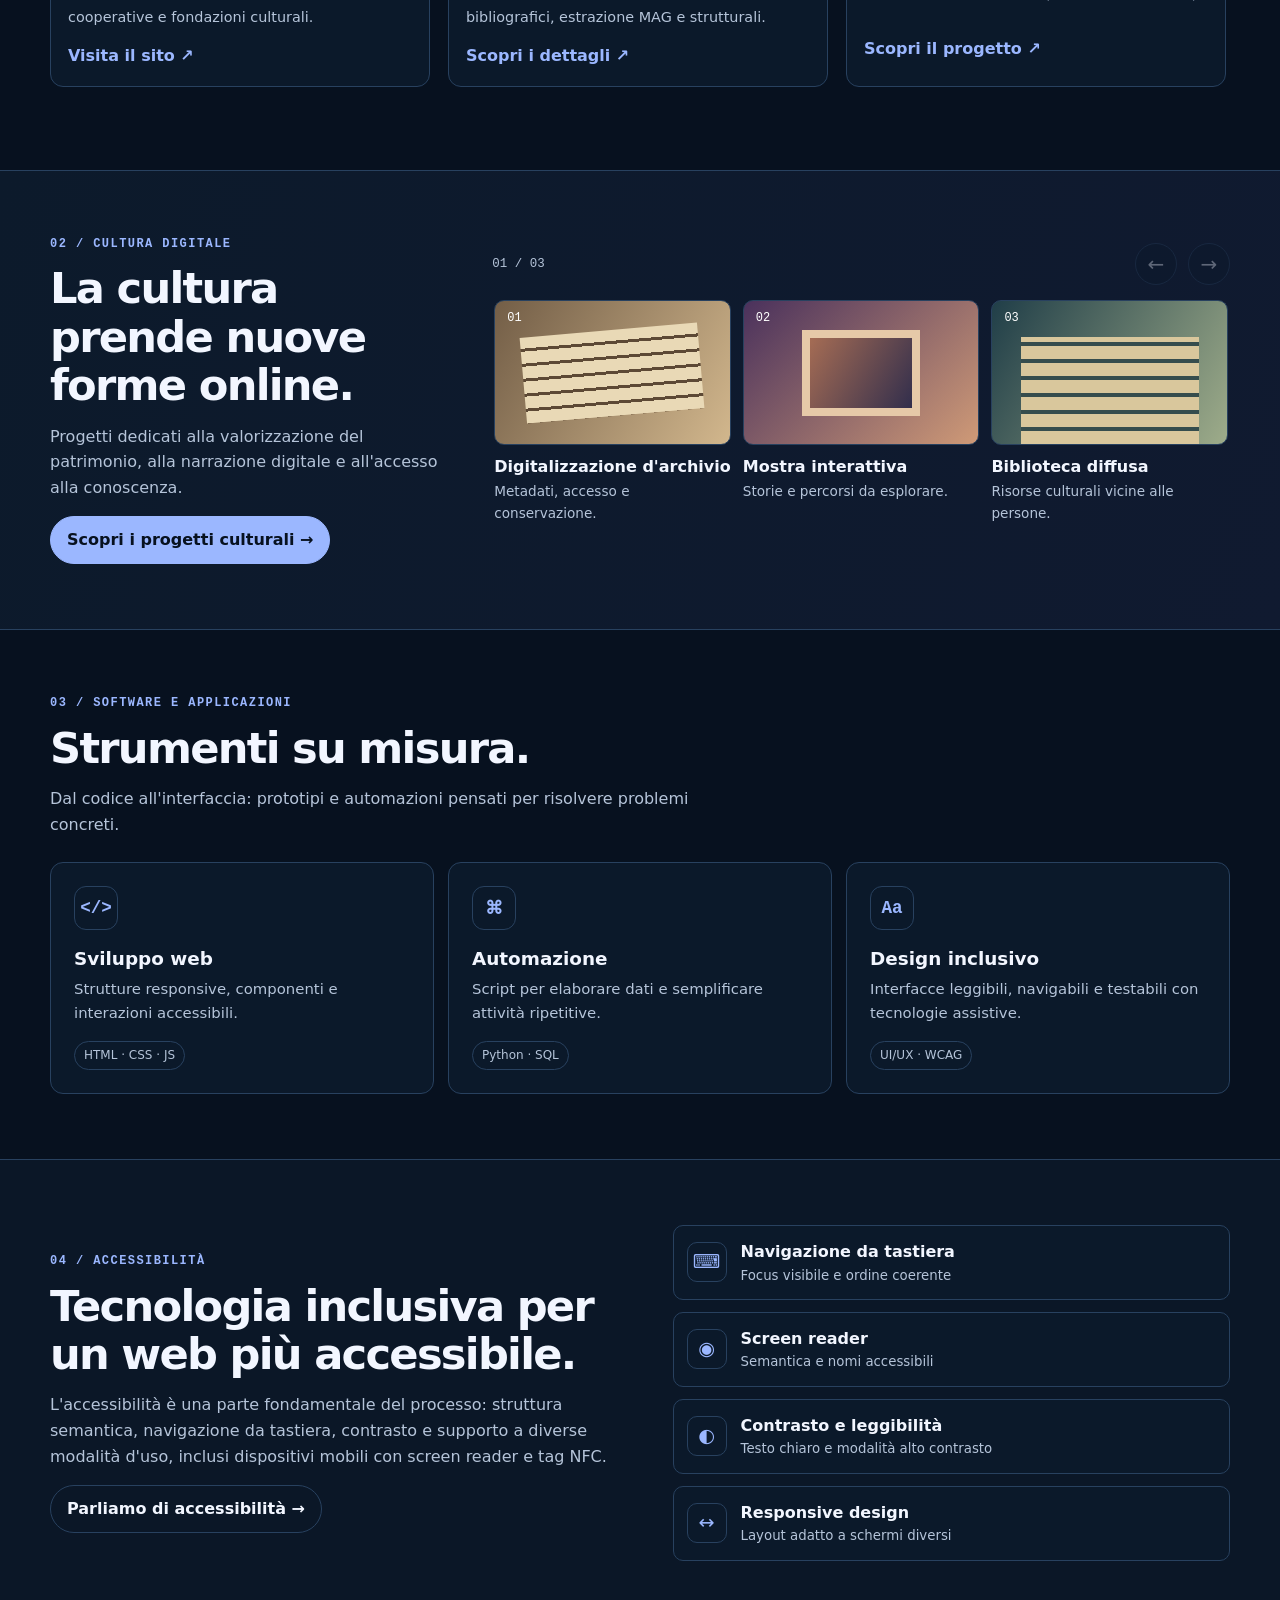
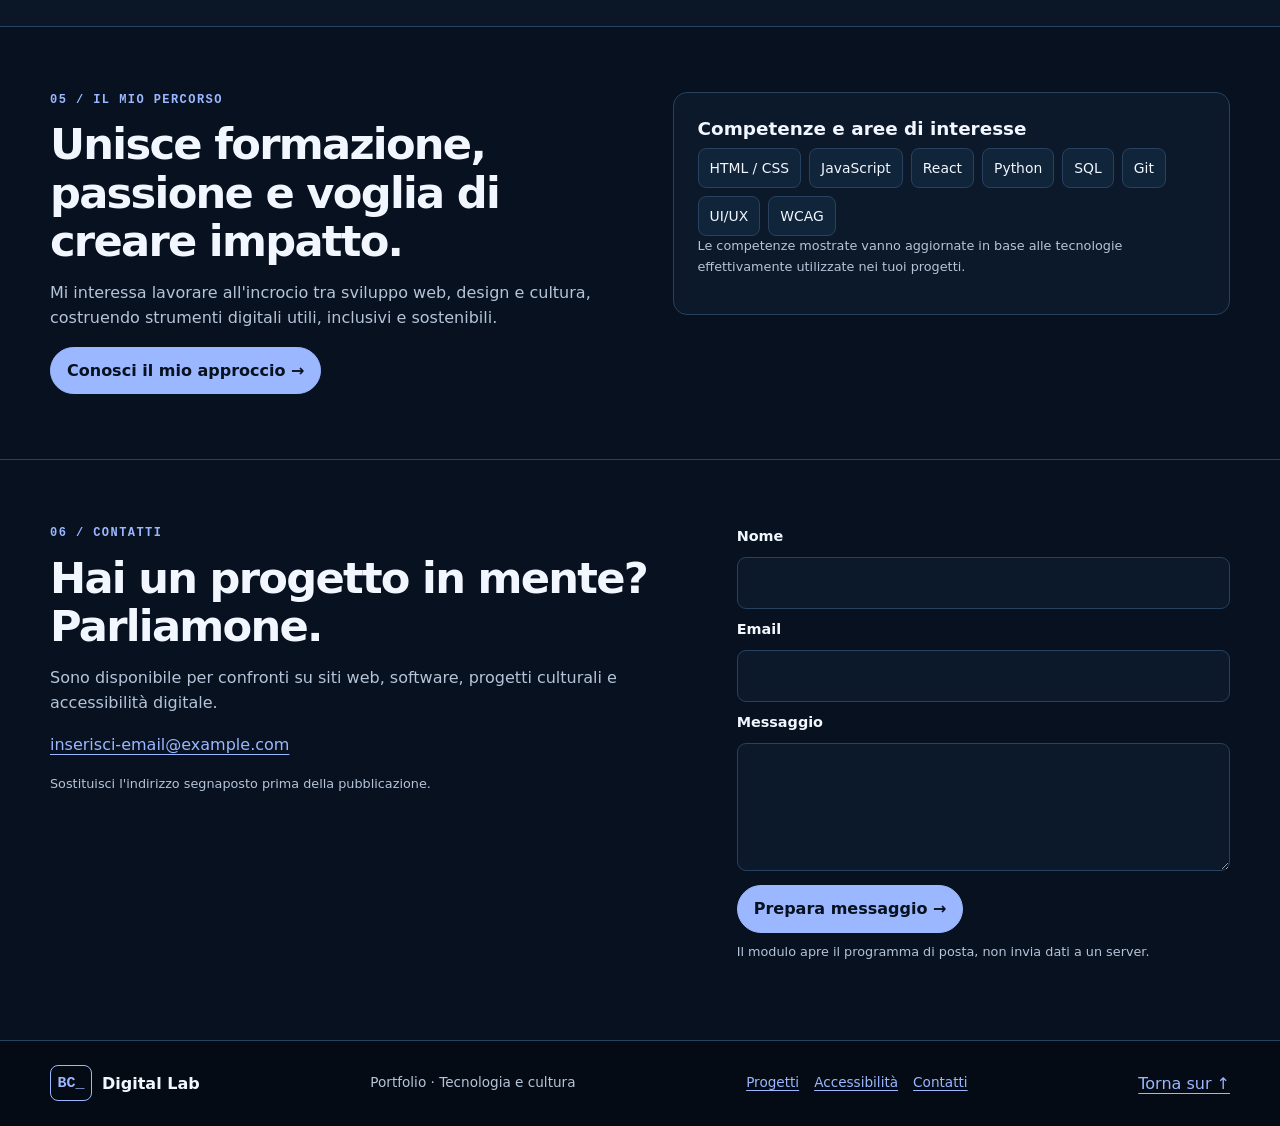
==== commit ee75b660: "Update index.html" ====
--- a/index.html
+++ b/index.html
@@ -104,7 +104,7 @@
     .project-card { min-width: 0; scroll-snap-align: start; border: 1px solid var(--line); border-radius: 13px; overflow: hidden; background: var(--panel); }
     .project-image { height: 190px; display: block; position: relative; overflow: hidden; background: #12243b; border-bottom: 1px solid var(--line); text-decoration: none; }
     .image-tag { position: absolute; top: 12px; left: 12px; z-index: 2; font: 0.65rem ui-monospace, monospace; color: #e9f0ff; border: 1px solid #7795c4; background: #07111fc9; padding: 5px 7px; border-radius: 5px; }
-    .library-art, .portal-art, .editor-art, .exhibit-art, .data-art, .story-art { position: absolute; inset: 0; display: flex; align-items: center; justify-content: center; overflow: hidden; }
+    .library-art, .portal-art, .editor-art, .exhibit-art, .data-art, .story-art, .nfc-art { position: absolute; inset: 0; display: flex; align-items: center; justify-content: center; overflow: hidden; }
     .library-art { background: linear-gradient(135deg, #213f4c, #0b1928); }
     .library-art span { z-index: 2; font: 700 1.5rem/1.1 Georgia, serif; color: #f1eadb; transform: rotate(-5deg); text-shadow: 0 2px 12px #000; }
     .library-art i { position: absolute; width: 60%; height: 65%; right: -5%; bottom: -15%; background: repeating-linear-gradient(0deg, #c6b38e 0 8px, #3c4d4d 8px 12px); transform: rotate(-15deg); box-shadow: 0 0 0 12px #1b2d35; }
@@ -132,6 +132,14 @@
     .story-art span { font: 700 1.8rem/1.05 Georgia, serif; color: #fff; z-index: 2; margin-right: 25%; }
     .story-art i { position: absolute; width: 40%; height: 80%; right: 5%; background: linear-gradient(135deg, #d8b6a4, #4c365a); transform: rotate(8deg); }
     .story-art b { position: absolute; width: 35%; height: 55%; right: 10%; background: linear-gradient(145deg, #e3d4c6, #6e4c75); border: 6px solid #30213d; }
+    .nfc-art { background: linear-gradient(135deg, #1e3c72, #2a5298); }
+    .nfc-art span { font: 700 1.4rem/1.1 Inter, sans-serif; color: #fff; z-index: 2; text-shadow: 0 2px 10px #000; }
+    .nfc-art i { position: absolute; width: 50px; height: 50px; border: 3px solid rgba(255,255,255,0.4); border-radius: 50%; animation: pulse 2s infinite; }
+    @keyframes pulse {
+      0% { transform: scale(1); opacity: 0.8; }
+      50% { transform: scale(1.2); opacity: 0.3; }
+      100% { transform: scale(1); opacity: 0.8; }
+    }
     .project-info { padding: 17px; }
     .project-info h3 a { color: var(--text); text-decoration: none; }
     .project-info h3 a:hover { color: var(--blue); }
@@ -250,7 +258,7 @@
           <p class="lead">Sviluppo siti web, applicazioni e soluzioni digitali con attenzione all'accessibilità, all'usabilità e all'impatto sociale.</p>
           <div class="actions">
             <a class="button primary" href="#progetti">Scopri i miei progetti <span aria-hidden="true">→</span></a>
-            <a class="button outline" href="#contatti">Contattami <span aria-hidden="true">↗</span></a>
+            <a class="button outline" href="#contattami">Contattami <span aria-hidden="true">↗</span></a>
           </div>
           <div class="stats" aria-label="In breve">
             <div><strong>07+</strong><span>progetti in portfolio</span></div>
@@ -303,7 +311,7 @@
 
         <div class="carousel-shell" data-carousel>
           <div class="carousel-controls">
-            <span class="carousel-count" data-count>01 / 06</span>
+            <span class="carousel-count" data-count>01 / 07</span>
             <div>
               <button class="arrow" data-prev aria-label="Progetti precedenti">←</button>
               <button class="arrow" data-next aria-label="Progetti successivi">→</button>
@@ -330,7 +338,7 @@
 
             <!-- Progetto 2: MetsGeneratore.py -->
             <article class="project-card" data-category="software cultura">
-              <a class="project-image image-data" href="#software">
+              <a class="project-image image-data" href="Mets.html">
                 <span class="image-tag">SOFTWARE .EXE</span>
                 <div class="data-art">
                   <i></i><i></i><i></i>
@@ -339,9 +347,9 @@
               </a>
               <div class="project-info">
                 <p class="eyebrow">02 / Automazione Python</p>
-                <h3><a href="#software">MetsGeneratore.py</a></h3>
+                <h3><a href="Mets.html">MetsGeneratore.py</a></h3>
                 <p>Costruzione pacchetti METS tramite conversione da UNIMARC XML a METS bibliografici, estrazione MAG e strutturali.</p>
-                <a class="text-link" href="#software">Scopri i dettagli ↗</a>
+                <a class="text-link" href="Mets.html">Scopri i dettagli ↗</a>
               </div>
             </article>
 
@@ -358,9 +366,9 @@
               </a>
               <div class="project-info">
                 <p class="eyebrow">03 / Editor CAA</p>
-                <h3><a href="#software">OpenCAA Book Studio</a></h3>
+                <h3><a href="Caa.html">OpenCAA Book Studio</a></h3>
                 <p>Editor open source per libri in Comunicazione Aumentativa Alternativa (Sito web e software).</p>
-                <a class="text-link" href="#software">Scopri il progetto ↗</a>
+                <a class="text-link" href="Caa.html">Scopri il progetto ↗</a>
               </div>
             </article>
 
@@ -381,7 +389,24 @@
               </div>
             </article>
 
-            <!-- Progetto 5: Filtri Python Libri Antichi -->
+            <!-- Progetto 5: Riproduttore Audio NFC -->
+            <article class="project-card" data-category="accessibilita web">
+              <a class="project-image nfc-art" href="#accessibilita">
+                <span class="image-tag">NFC & ACCESSIBILITÀ</span>
+                <div class="nfc-art">
+                  <i></i>
+                  <span>Audio NFC</span>
+                </div>
+              </a>
+              <div class="project-info">
+                <p class="eyebrow">05 / Mobile & Screen Reader</p>
+                <h3><a href="#accessibilita">Riproduttore Audio NFC</a></h3>
+                <p>Player audio ottimizzato per tag NFC, apertura istantanea, schermo interamente cliccabile e compatibile con TalkBack/VoiceOver.</p>
+                <a class="text-link" href="#accessibilita">Scopri il progetto ↗</a>
+              </div>
+            </article>
+
+            <!-- Progetto 6: Filtri Python Libri Antichi -->
             <article class="project-card" data-category="software">
               <a class="project-image image-exhibit" href="#software">
                 <span class="image-tag">PYTHON SCRIPT</span>
@@ -391,14 +416,14 @@
                 </div>
               </a>
               <div class="project-info">
-                <p class="eyebrow">05 / Elaborazione Dati</p>
+                <p class="eyebrow">06 / Elaborazione Dati</p>
                 <h3><a href="#software">Filtri Libri Antichi</a></h3>
                 <p>Script in Python per l'elaborazione di dati di massa relativi a cataloghi di libri antichi e moderni.</p>
                 <a class="text-link" href="#software">Scopri lo strumento ↗</a>
               </div>
             </article>
 
-            <!-- Progetto 6: Vetrina Scrittore & Orientamento -->
+            <!-- Progetto 7: Vetrina Scrittore & Orientamento -->
             <article class="project-card" data-category="web cultura">
               <a class="project-image image-story" href="#cultura">
                 <span class="image-tag">PORTALI WEB</span>
@@ -408,7 +433,7 @@
                 </div>
               </a>
               <div class="project-info">
-                <p class="eyebrow">06 / Siti Dedicati</p>
+                <p class="eyebrow">07 / Siti Dedicati</p>
                 <h3><a href="#cultura">Editoria & Università</a></h3>
                 <p>Pagine web per scrittori, associazioni studentesche per l'orientamento universitario, biblioteche GDR e blog.</p>
                 <a class="text-link" href="#cultura">Esplora i concept ↗</a>
@@ -502,7 +527,7 @@
         <div>
           <p class="eyebrow">04 / Accessibilità</p>
           <h2>Tecnologia inclusiva per un web più accessibile.</h2>
-          <p class="muted">L'accessibilità è una parte fondamentale del processo: struttura semantica, navigazione da tastiera, contrasto e supporto a diverse modalità d'uso.</p>
+          <p class="muted">L'accessibilità è una parte fondamentale del processo: struttura semantica, navigazione da tastiera, contrasto e supporto a diverse modalità d'uso, inclusi dispositivi mobili con screen reader e tag NFC.</p>
           <a class="button outline" href="#contatti">Parliamo di accessibilità →</a>
         </div>
         <ul class="access-list">
@@ -560,7 +585,7 @@
       <a class="brand" href="#home"><span class="brand-mark">BC_</span><span>Digital Lab</span></a>
       <span>Portfolio · Tecnologia e cultura</span>
       <nav aria-label="Navigazione a piè di pagina"><a href="#progetti">Progetti</a><a href="#accessibilita">Accessibilità</a><a href="#contatti">Contatti</a></nav>
-      <a href="#home">Torna su ↑</a>
+      <a href="#home">Torna sur ↑</a>
     </div>
   </footer>
 
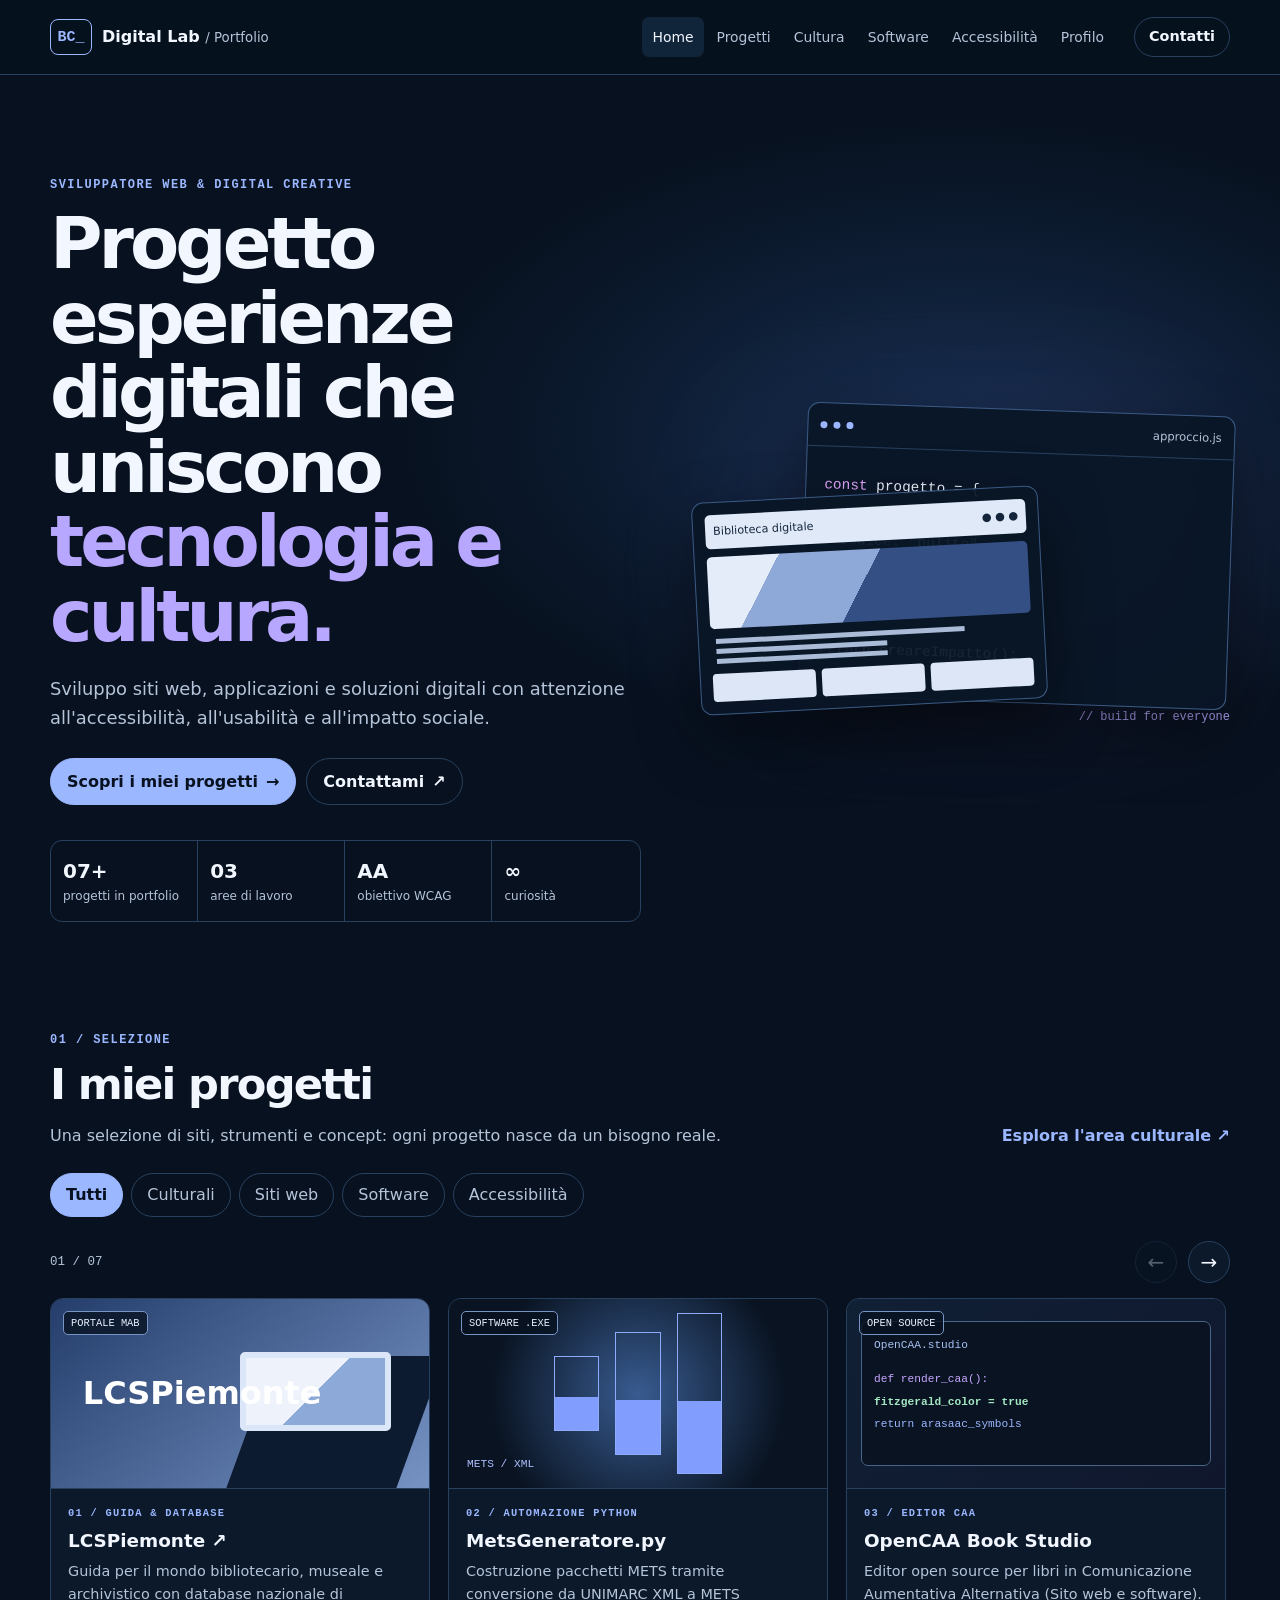
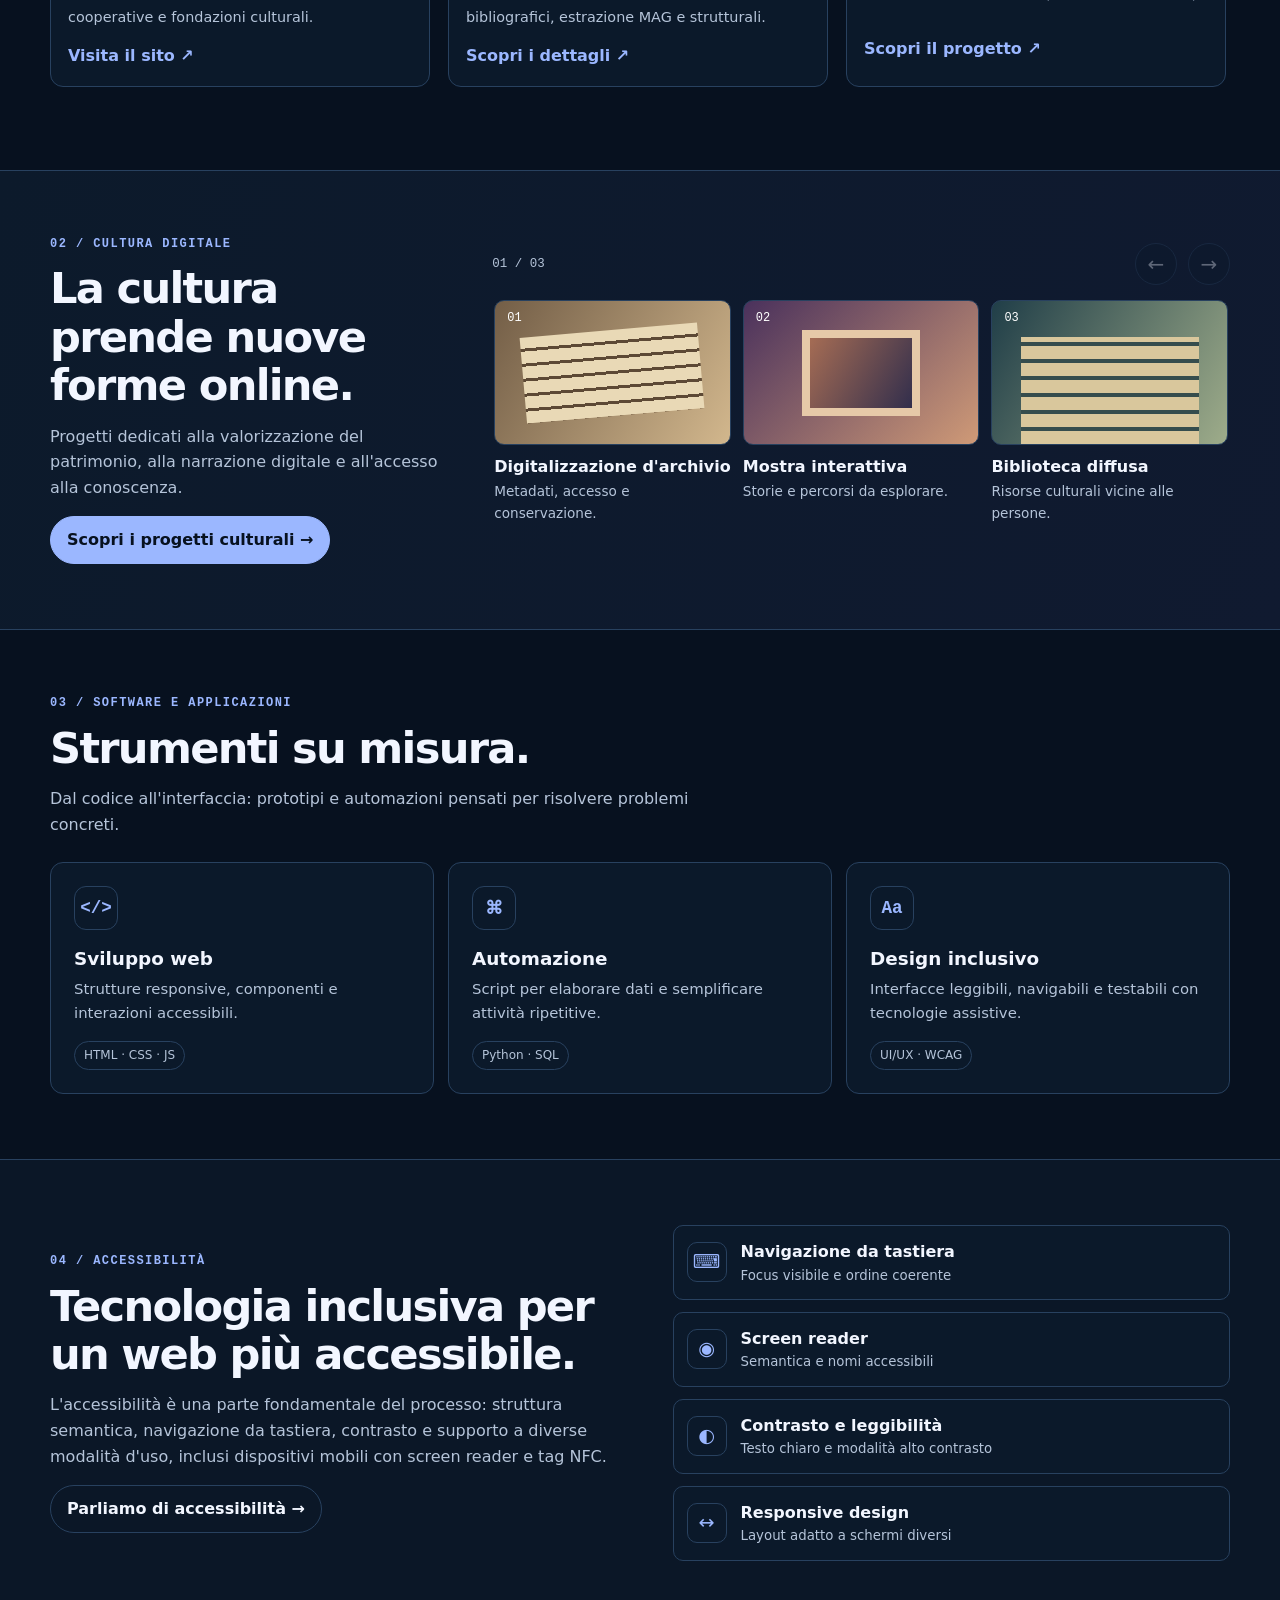
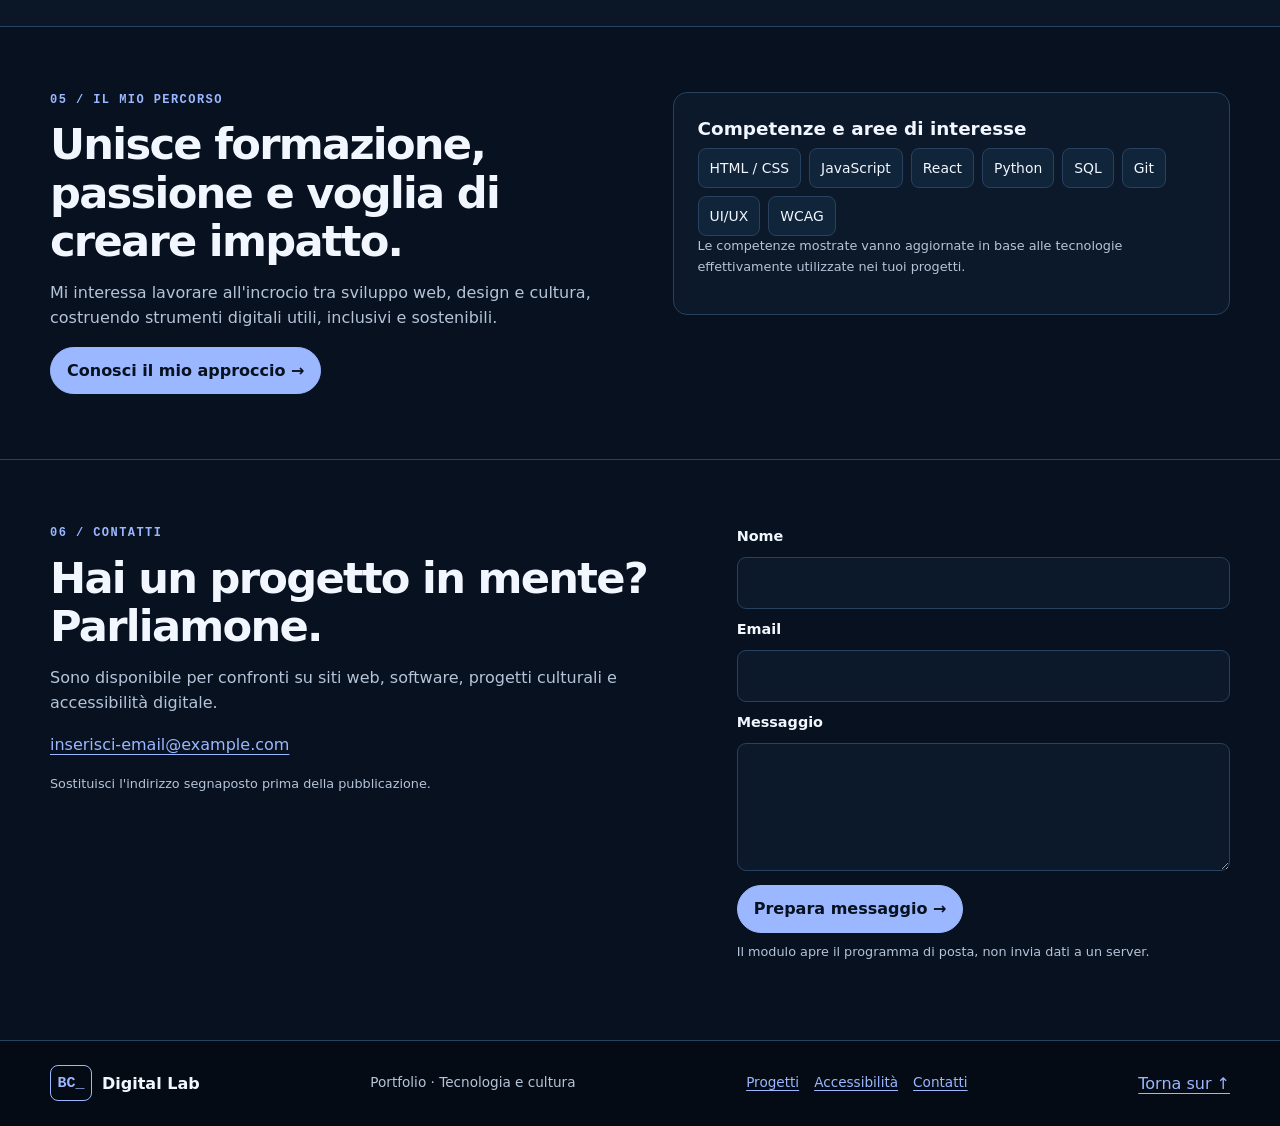
==== commit 6a69325a: "Update index.html" ====
--- a/index.html
+++ b/index.html
@@ -224,6 +224,33 @@
       .footer-inner { padding: 18px 0; }
       .footer nav { order: 3; width: 100%; }
     }
+   .nfc-art { 
+  background: linear-gradient(135deg, #1e3c72, #2a5298); 
+  display: flex;
+  align-items: center;
+  justify-content: center;
+  position: relative;
+}
+.nfc-icon-wrapper {
+  display: flex;
+  flex-direction: column;
+  align-items: center;
+  gap: 10px;
+  z-index: 2;
+}
+.nfc-icon-wrapper span { 
+  font: 700 1.2rem/1.1 Inter, sans-serif; 
+  color: #fff; 
+  text-shadow: 0 2px 10px rgba(0, 0, 0, 0.5); 
+}
+.nfc-icon-wrapper i { 
+  display: block;
+  width: 44px; 
+  height: 44px; 
+  border: 3px solid rgba(255,255,255,0.8); 
+  border-radius: 50%; 
+  animation: pulse 2s infinite; 
+}
   </style>
 </head>
 <body>
@@ -388,23 +415,22 @@
                 <a class="text-link" href="#accessibilita">Scopri il progetto ↗</a>
               </div>
             </article>
-
-            <!-- Progetto 5: Riproduttore Audio NFC -->
-            <article class="project-card" data-category="accessibilita web">
-              <a class="project-image nfc-art" href="#accessibilita">
-                <span class="image-tag">NFC & ACCESSIBILITÀ</span>
-                <div class="nfc-art">
-                  <i></i>
-                  <span>Audio NFC</span>
-                </div>
-              </a>
-              <div class="project-info">
-                <p class="eyebrow">05 / Mobile & Screen Reader</p>
-                <h3><a href="#accessibilita">Riproduttore Audio NFC</a></h3>
-                <p>Player audio ottimizzato per tag NFC, apertura istantanea, schermo interamente cliccabile e compatibile con TalkBack/VoiceOver.</p>
-                <a class="text-link" href="#accessibilita">Scopri il progetto ↗</a>
-              </div>
-            </article>
+<!-- Progetto 5: Riproduttore Audio NFC -->
+<article class="project-card" data-category="accessibilita web">
+  <a class="project-image nfc-art" href="#accessibilita">
+    <span class="image-tag">NFC &amp; ACCESSIBILITÀ</span>
+    <div class="nfc-icon-wrapper">
+      <i></i>
+      <span>Audio NFC</span>
+    </div>
+  </a>
+  <div class="project-info">
+    <p class="eyebrow">05 / Mobile &amp; Screen Reader</p>
+    <h3><a href="#accessibilita">Riproduttore Audio NFC</a></h3>
+    <p>Player audio ottimizzato per tag NFC, apertura istantanea, schermo interamente cliccabile e compatibile con TalkBack/VoiceOver.</p>
+    <a class="text-link" href="#accessibilita">Scopri il progetto ↗</a>
+  </div>
+</article>
 
             <!-- Progetto 6: Filtri Python Libri Antichi -->
             <article class="project-card" data-category="software">
